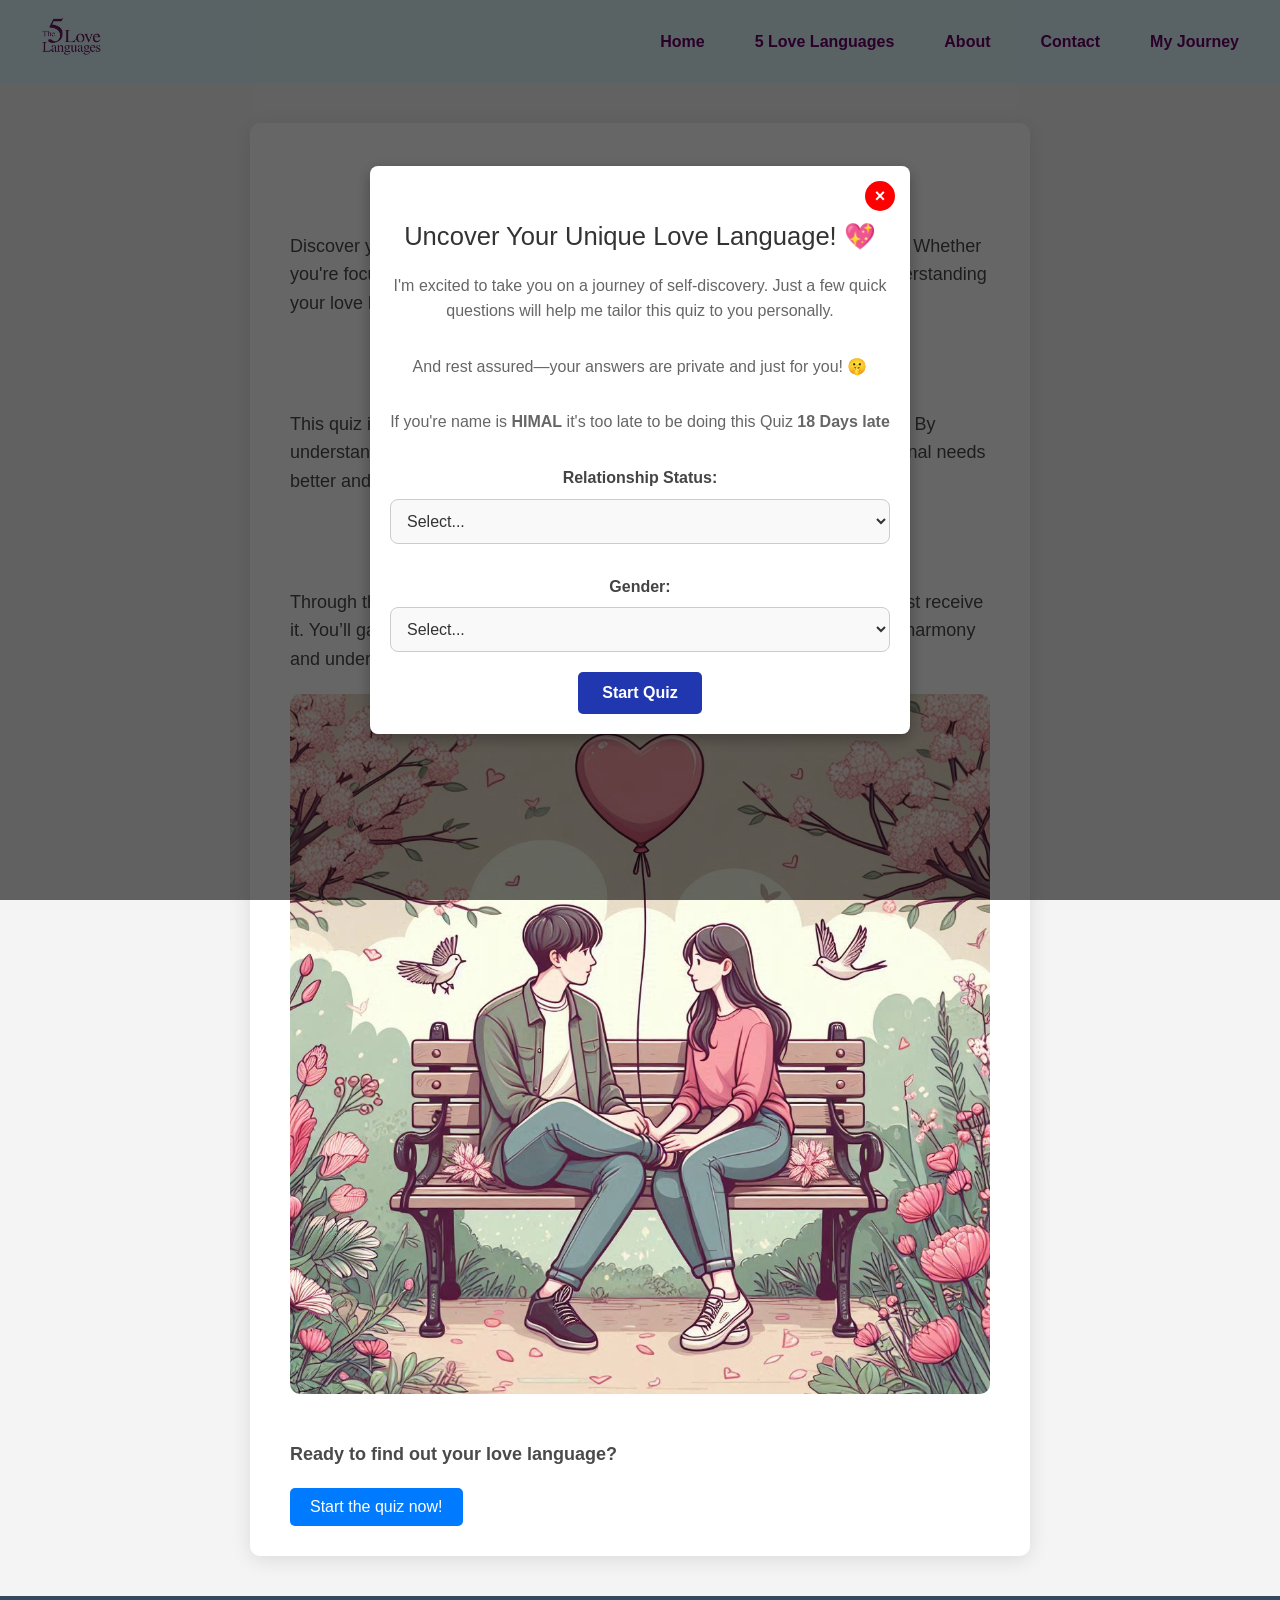
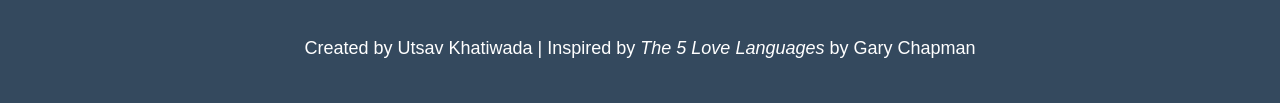
==== index.html @ 87b3b5f0 "Update index.html Added fun message for Himal" ====
<!DOCTYPE html>
<html lang="en">
<head>
    <meta charset="UTF-8">
    <meta name="viewport" content="width=device-width, initial-scale=1.0">
    <title>Home - 5 Love Languages Quiz</title>
    <link rel="stylesheet" href="styles.css"> <!-- Common stylesheet -->
</head>
<body>

    <!-- Navigation Bar -->
    <nav class="navbar">
        <div class="nav-logo">
            <a href="index.html">
                <img src="logo.png" alt="Logo" style="height: 40px; width: auto; max-width: 100%;">
            </a>
        </div>
        <div class="nav-links" id="navLinks">
            <a href="index.html">Home</a>
            <a href="love-languages.html">5 Love Languages</a>
            <a href="about.html">About</a>
            <a href="contact.html">Contact</a>
            <a href="journey.html">My Journey</a>
        </div>
        <div class="hamburger" onclick="toggleMenu()">☰</div>
    </nav>
    

    <section class="container">
        <h1>Welcome to the 5 Love Languages Quiz</h1>
        <p>Discover your primary love language to improve how you connect with others. Whether you're focusing on a romantic relationship, a friendship, or a family bond, understanding your love language can unlock deeper communication and fulfillment.</p>
    
        <h2>Why Should You Take This Quiz?</h2>
        <p>This quiz is more than just a fun activity—it’s a valuable tool for self-discovery. By understanding your love language, you’ll be able to communicate your emotional needs better and connect with others in ways that truly resonate.</p>
    
        <h2>What You’ll Learn</h2>
        <p>Through this quiz, you’ll learn how you prefer to express love and how you best receive it. You’ll gain insights into your relationships and find new ways to bring more harmony and understanding into your interactions.</p>
    
        <div class="image-placeholder">
            <img src="home page.png" alt="Love Connection">
        </div>
    
        <p><b>Ready to find out your love language?</b></p>
        
        <!-- Start Quiz Button -->
<button class="quiz-button" onclick="openPrompt()">Start the quiz now!</button>

<!-- Prompt Modal -->
<div id="promptModal" class="modal">
    <div class="modal-content">
        <!-- Close Button -->
        <span class="modal-close" onclick="closeModal()">×</span>

        <h2>Uncover Your Unique Love Language! 💖</h2>
        <p>I'm excited to take you on a journey of self-discovery. Just a few quick questions will help me tailor this quiz to you personally.</p>
        <p>And rest assured—your answers are private and just for you! 🤫</p>
        <p>If you're name is <b>HIMAL</b> it's too late to be doing this Quiz <b>18 Days late</b></p>

        <form id="userForm">
            <label>Relationship Status:</label>
            <select id="relationshipStatus" required>
                <option value="">Select...</option>
                <option value="single">Single</option>
                <option value="married">Married/Committed</option>
                <option value="separated">Separated/Divorced</option>
            </select>

            <label>Gender:</label>
            <select id="gender" required>
                <option value="">Select...</option>
                <option value="male">Male</option>
                <option value="female">Female</option>
            </select>

            <button type="button" class="modal-btn" onclick="redirectToQuiz()">Start Quiz</button>
        </form>
    </div>
</div>


    </section>
    <footer>
        <p>Created by Utsav Khatiwada | Inspired by <i>The 5 Love Languages</i> by Gary Chapman</p>
    </footer>

    <script>
        // Function to toggle the navigation menu
        function toggleMenu() {
            const navLinks = document.getElementById("navLinks");
            navLinks.classList.toggle("show");
        }
        // Function to open the prompt modal
        function openPrompt() {
            document.getElementById('promptModal').style.display = 'flex'; // 'flex' centers the modal
        }
        
        // Function to close the modal
        function closeModal() {
            document.getElementById('promptModal').style.display = 'none';
        }
        
        // Redirect based on user selections
        function redirectToQuiz() {
            const relationshipStatus = document.getElementById('relationshipStatus').value;
            const gender = document.getElementById('gender').value;
        
            // Validate that both fields are selected
            if (!relationshipStatus || !gender) {
                alert('Please select both your relationship status and gender.');
                return;
            }
        
            // Redirect based on selections
            if (relationshipStatus === 'single' || relationshipStatus === 'separated') {
                window.location.href = 'quiz.html';
            } else if (relationshipStatus === 'married' && gender === 'male') {
                window.location.href = 'love-language-for-him.html';
            } else if (relationshipStatus === 'married' && gender === 'female') {
                window.location.href = 'love-language-for-her.html';
            }
        
            // Close the modal after redirection
            closeModal();
        }
        
        // Close modal when clicking outside of it
        window.onclick = function(event) {
            const modal = document.getElementById('promptModal');
            if (event.target === modal) {
                closeModal();
            }
        };
        </script>
</body>
</html>
---- styles.css ----
/* General Styles */
body {
    font-family: 'Arial', sans-serif;
    background-color: #f4f4f4; /* Softer background color */
    color: #333333;
    margin: 0;
    padding: 0;
    line-height: 1.6;
}

/* Container */
.container {
    max-width: 700px; /* Slightly wider for better readability */
    margin: 40px auto;
    padding: 30px 40px; /* Increased padding for a more spacious feel */
    background-color: #ffffff;
    border-radius: 10px;
    box-shadow: 0 4px 20px rgba(0, 0, 0, 0.1); /* Enhanced shadow for a cleaner look */
}

/* Headings */
h1, h2 {
    text-align: center;  /* Center the h1 element */
    color: #4A4A4A; /* Neutral dark gray for headings */
    margin-bottom: 20px; /* Increased margin for better spacing */
}

h2 {
    font-size: 26px; /* Slightly larger font size for better emphasis */
    margin-top: 30px;
}

h3 {
    color: #666666; /* Light gray for subheadings */
    margin-top: 20px;
}

/* Instructions and Reminder Sections */
.quiz-instructions, .reminder, .faq {
    background-color: #e9ecef; /* Light gray background */
    border-radius: 10px; /* Rounded corners */
    padding: 20px; /* Spacing inside the cards */
    margin-bottom: 20px; /* Space between sections */
    box-shadow: 0 2px 10px rgba(0, 0, 0, 0.1); /* Subtle shadow */
}

.reminder h3 {
    color: #dc3545; /* Red for emphasis on privacy */
    font-weight: bold; /* Make the heading bold */
}

.reminder p {
    font-weight: bold; /* Highlight privacy message */
}

/* Paragraphs */
p {
    font-size: 18px; /* Increased font size for better readability */
    margin-bottom: 20px; /* Increased margin for better spacing */
    color: #4A4A4A;
}

/* Lists */
ul {
    margin-left: 25px; /* Increased left margin for lists */
    margin-bottom: 20px;
}

ul li {
    margin-bottom: 12px; /* Increased margin between list items */
    color: #333333;
}

/* Navigation */
nav {
    background-color: #34495e; /* Darker, neutral color for nav */
    padding: 20px; /* Increased padding for a more spacious look */
    text-align: center;
}

nav a {
    color: #ecf0f1; /* Light color for better contrast */
    margin: 0 15px;
    text-decoration: none;
    font-weight: bold;
    padding: 8px 15px; /* Increased padding for better touch targets */
    border-radius: 5px;
    transition: background-color 0.3s ease; /* Smooth transition */
}

nav a:hover {
    background-color: #455a64; /* Subtle hover effect */
}

/* Buttons */
.btn {
    background-color: #5a9bd4; /* Softer blue for buttons */
    color: white;
    padding: 12px 25px; /* Increased padding for a more spacious feel */
    border: none;
    cursor: pointer;
    border-radius: 5px;
    transition: background-color 0.3s ease;
    font-size: 16px;
    margin-top: 15px; /* Increased margin for better spacing */
    display: inline-block;
}

.btn:hover {
    background-color: #4a8dc4; /* Darker blue for hover */
}

.reset-btn {
    background-color: #bdc3c7; /* Neutral gray for reset */
}

.reset-btn:hover {
    background-color: #c3c3c3; /* Lighter gray on hover */
}

/* Image Placeholder */
.image-placeholder img {
    width: 100%;
    height: auto;
    margin-bottom: 20px;
    border-radius: 10px;
    object-fit: cover;
}

/* Footer */
footer {
    background-color: #34495e;
    color: white !important; /* Force white text */
    padding: 20px 0; /* Increased padding for a more spacious footer */
    text-align: center;
    width: 100%;
    margin-top: 40px;
}

footer p {
    color: white !important; /* Ensure footer text is white */
}

/* Feedback Section */
.feedback-container {
    background-color: #f9f9f9;
    border-radius: 10px;
    padding: 25px; /* Increased padding for more space */
    box-shadow: 0 4px 15px rgba(0, 0, 0, 0.1);
    margin-top: 30px;
}

.feedback-container h3 {
    color: #4A4A4A; /* Changed to a neutral dark gray */
}

.feedback-container textarea {
    width: 100%;
    padding: 15px; /* Consistent padding */
    border: 1px solid #bdc3c7;
    border-radius: 5px;
    margin-top: 10px;
    font-size: 16px;
}

/* Progress bar container styles */
.progress-container {
    width: 100%; /* Makes the progress container take up the full width of its parent */
    background-color: #f5f5f5; /* A softer background color for the container */
    border-radius: 20px; /* Rounded corners for a smoother look */
    overflow: hidden; /* Ensures any overflow content is clipped */
    margin-bottom: 10px; /* Adds space below the progress bar */
}

/* Progress bar styles */
.progress-bar {
    width: 0%; /* Initially set to 0% width, it will grow as progress is made */
    height: 20px; /* Height of the progress bar */
    background-color: #f78da7; /* Pinkish background to fit the love theme */
    border-radius: 20px; /* Rounded corners for the progress bar itself */
    transition: width 0.4s ease; /* Smooth transition effect as the width changes */
    position: relative; /* Allows the heart icon to be positioned absolutely inside */
}

/* Add a pulsing heart at the end of the progress bar */
.progress-bar::after {
    content: "❤️"; /* Adds a heart symbol at the end of the bar */
    position: absolute; /* Positioned relative to the progress bar */
    top: -4px; /* Slightly above the progress bar to sit in a visible position */
    right: 1px; /* Positioned near the right edge of the progress bar */
    font-size: 15px; /* Size of the heart symbol */
    animation: pulse 1s infinite ease-in-out; /* Makes the heart pulse continuously */
}

/* Keyframe animation for the pulsing heart effect */
@keyframes pulse {
    0% { transform: scale(1); } /* Normal size at the start */
    50% { transform: scale(1.2); } /* Grows slightly in the middle of the animation */
    100% { transform: scale(1); } /* Returns to normal size at the end */
}



/* Responsive Styles */
@media (max-width: 600px) {
    .container {
        padding: 20px; /* Adjusted for smaller screens */
    }

    nav {
        padding: 10px;
    }

    nav a {
        display: block;
        margin-bottom: 10px;
    }

    .btn {
        width: 100%; /* Full-width buttons on small screens */
    }
}

/* Contact Form Styles */
.contact-form {
    margin-top: 20px;
}

.contact-form .form-group {
    margin-bottom: 20px;
}

.contact-form label {
    display: block;
    font-weight: bold;
    margin-bottom: 8px;
    color: #4A4A4A; /* Neutral dark gray for labels */
}

.contact-form input[type="text"],
.contact-form input[type="email"],
.contact-form textarea {
    width: 100%;
    padding: 15px; /* Consistent padding */
    border: 1px solid #bdc3c7; /* Soft gray border */
    border-radius: 5px;
    background-color: #f9f9f9;
    font-size: 16px;
    transition: border-color 0.3s ease;
}

.contact-form input[type="text"]:focus,
.contact-form input[type="email"]:focus,
.contact-form textarea:focus {
    border-color: #5a9bd4; /* Highlight border when focused */
    outline: none;
}

.contact-form button {
    background-color: #5a9bd4; /* Softer blue for buttons */
    color: white;
    padding: 12px 25px; /* Consistent padding */
    border: none;
    cursor: pointer;
    border-radius: 5px;
    font-size: 16px;
    transition: background-color 0.3s ease;
}

.contact-form button:hover {
    background-color: #4a8dc4; /* Darker blue on hover */
}

.contact-form textarea {
    resize: vertical; /* Allow vertical resizing */
}

/* Responsive Form Adjustments */
@media (max-width: 600px) {
    .contact-form input[type="text"],
    .contact-form input[type="email"],
    .contact-form textarea {
        padding: 10px; /* Slightly reduced padding on smaller screens */
    }

    .contact-form button {
        width: 100%; /* Full-width button on small screens */
    }
}

/* Quiz Title and Subtitle Styles */
.quiz-title {
    text-align: center; /* Center the title */
    font-size: 36px; /* Largest font size for emphasis */
    color: #4A4A4A; /* Neutral dark gray for the title */
    margin-bottom: 10px; /* Space below the title */
}

.quiz-subtitle {
    text-align: center; /* Center the subtitle */
    font-size: 20px; /* Slightly smaller than the title */
    color: #666666; /* Light gray for the subtitle */
    margin-bottom: 30px; /* Space below the subtitle */
}

.quiz-button {
    display: inline-block; /* Make it an inline block element */
    padding: 10px 20px; /* Add some padding */
    font-size: 16px; /* Increase font size */
    color: white; /* Button text color */
    background-color: #007BFF; /* Button background color */
    border: none; /* Remove border */
    border-radius: 5px; /* Rounded corners */
    text-decoration: none; /* Remove underline */
    text-align: center; /* Center text */
}

.quiz-button:hover {
    background-color: #0056b3; /* Darker background on hover */
}


/* Additional CSS for Quiz for Him and Her */
/* Styling for quiz options */
.quiz-option {
    display: block;
    cursor: pointer;
    padding: 10px;
    border-radius: 5px;
    transition: background-color 0.3s;
}

.quiz-option input[type="radio"] {
    display: none; /* Hide the radio button itself */
}

.quiz-option span {
    margin-left: 10px;
}

.quiz-option:hover, .quiz-option input[type="radio"]:checked + span {
    background-color: #f0f0f0;
    color: #333;
    border: 1px solid #ccc;
    padding: 8px;
    border-radius: 5px;
}

.him-quiz-image {
    max-width: 100%;
    width: 100%; /* Adjust as needed */
    max-width: 400px;
    display: block;
    margin: 0 auto 20px auto; /* Centers the image and adds bottom space */
    border-radius: 10px;
    object-fit: cover;
}

/* General button style for hidden buttons */
#resetBtn, #downloadBtn, #whatsappBtn {
    display: none;
}

/* Visible class to display buttons after quiz completion */
.visible {
    display: inline-block !important;
}

/* Modal styling */
/* Modal Background */
.modal {
    display: none;
    position: fixed;
    z-index: 10;
    left: 0;
    top: 0;
    width: 100%;
    height: 100%;
    background: rgba(0, 0, 0, 0.6); /* Dark overlay for focus */
    display: flex;
    align-items: center;
    justify-content: center;
}

/* Modal Content */
.modal-content {
    background: #fff; /* Pure white for contrast */
    border-radius: 14px;
    padding: 40px;
    width: 90%;
    max-width: 400px;
    box-shadow: 0 8px 30px rgba(0, 0, 0, 0.2); /* Soft shadow */
    text-align: center;
    font-family: 'Arial', sans-serif;
    color: #34495e; /* Dark blue-gray for text */
    position: relative;
    animation: fadeIn 0.3s ease-in-out;
}

/* Animation for modal appearance */
@keyframes fadeIn {
    from { opacity: 0; transform: translateY(-10px); }
    to { opacity: 1; transform: translateY(0); }
}

/* Modal Title */
.modal-content h2 {
    color: #333;
    font-size: 1.6em;
    margin-bottom: 15px;
    font-weight: 500;
}

/* Modal Description */
.modal-content p {
    font-size: 1em;
    color: #666;
    margin-bottom: 30px;
}

/* Labels and Select Fields */
.modal-content label {
    display: block;
    color: #444;
    font-weight: bold;
    margin-top: 10px;
    margin-bottom: 8px;
}

.modal-content select {
    width: 100%;
    padding: 12px;
    font-size: 1em;
    border: 1px solid #ccc;
    border-radius: 8px;
    background: #f9f9f9;
    color: #333;
    margin-bottom: 20px;
    transition: border-color 0.3s ease;
}

.modal-content select:focus {
    border-color: #5a9bd4; /* Accent color for focus */
    outline: none;
}


/* Styling for the Love Languages Icons Section */
.love-languages-icons {
    display: flex;
    flex-wrap: wrap;
    gap: 20px;
    justify-content: center;
    text-align: center;
    margin-top: 20px;
}

.love-language {
    max-width: 150px;
    text-align: center;
}

.love-language img {
    width: 100%;
    height: auto;
    border-radius: 8px;
    margin-bottom: 10px;
    transition: transform 0.3s ease;
}

/* Hover Effect for Icons */
.love-language img:hover {
    transform: scale(1.05);
}

.love-language h4 {
    font-size: 1.1em;
    margin: 8px 0 5px;
    color: #333;
    font-weight: bold;
}

.love-language p {
    font-size: 0.9em;
    color: #555;
    margin: 0;
}

/* Contact Form Container */
.contact-form-container {
    max-width: 600px;
    margin: auto;
    padding: 20px;
    background: #f7f7f9;
    border-radius: 10px;
    box-shadow: 0 4px 12px rgba(0, 0, 0, 0.1);
}

/* Form Elements */
.contact-form label {
    font-weight: 600;
    color: #333;
    margin-bottom: 8px;
    display: block;
}

.form-input,
.form-textarea {
    width: 100%;
    padding: 12px;
    margin-bottom: 16px;
    border: 1px solid #ccc;
    border-radius: 8px;
    font-size: 1em;
    color: #333;
    background-color: #f0f2f5;
    transition: border-color 0.3s;
    box-shadow: 0 2px 8px rgba(0, 0, 0, 0.05);
}

.form-input:focus,
.form-textarea:focus {
    border-color: #5a9bd4;
    outline: none;
}

/* Submit Button Styling */


/* Contact Form Container */
/* Form Elements */
.form-input,
.form-textarea {
    width: 100%;
    padding: 8px; /* Reduced padding for smaller height */
    margin-bottom: 12px; /* Reduced spacing between fields */
    border: 1px solid #ccc;
    border-radius: 6px; /* Slightly smaller border radius */
    font-size: 0.95em; /* Slightly reduced font size */
    color: #333;
    background-color: #f0f2f5;
    transition: border-color 0.3s;
    box-shadow: 0 1px 4px rgba(0, 0, 0, 0.05);
}

.form-input:focus,
.form-textarea:focus {
    border-color: #5a9bd4;
    outline: none;
}

/* Submit Button Styling */
.submit-btn {
    padding: 10px 0; /* Reduced button height */
    font-size: 1em; /* Adjusted font size */
}

/* Style for the close button */
.modal-close {
    position: absolute;
    top: 15px;
    right: 15px;
    width: 30px;
    height: 30px;
    background-color: red;
    color: white;
    border-radius: 50%;
    text-align: center;
    font-size: 18px;
    line-height: 30px;
    cursor: pointer;
    font-weight: bold;
}

/* Style for the Start Quiz button */
.modal-btn {
    background-color: #2137af; /* Green */
    color: white;
    padding: 12px 24px;
    font-size: 16px;
    font-weight: bold;
    border: none;
    border-radius: 5px;
    cursor: pointer;
    transition: background-color 0.3s ease, transform 0.2s ease;
}

.modal-btn:hover {
    background-color: #45a049;
    transform: scale(1.05);
}

/* Flexbox styling for modal alignment */
.modal {
    display: flex;
    justify-content: center;
    align-items: center;
}

.modal-content {
    position: relative;
    padding: 20px;
    background-color: white;
    border-radius: 8px;
    box-shadow: 0 5px 15px rgba(0,0,0,0.3);
    max-width: 500px;
    text-align: center;
}


/* Navbar Styling */
.navbar {
    display: flex;
    justify-content: space-between;
    align-items: center;
    padding: 1em;
    background-color: #e0f7fa; /* Pastel blue background */
    color: #660066; /* Deep purple text color */
}

.navbar a {
    color: #660066; /* Deep purple link color */
    text-decoration: none;
    margin: 0 10px;
    transition: color 0.3s ease;
}

.navbar a:hover {
    color: #993399; /* Lighter purple on hover */
}

.nav-logo {
    font-size: 1.5em;
    font-weight: bold;
}

/* Links Container */
.nav-links {
    display: flex;
}

/* Hamburger Menu */
.hamburger {
    display: none;
    font-size: 1.5em;
    cursor: pointer;
    color: #660066; /* Deep purple color for hamburger icon */
}

/* Responsive Menu for Smaller Screens */
@media (max-width: 768px) {
    .nav-links {
        display: none;
        flex-direction: column;
        width: 100%;
        position: absolute;
        top: 60px;
        left: 0;
        background-color: #e0f7fa; /* Match the pastel blue background */
        z-index: 2; /* Ensure it stays above other elements */
    }

    .nav-links a {
        padding: 1em;
        text-align: center;
        width: 100%;
        color: #660066; /* Deep purple link color */
    }

    .nav-links a:hover {
        color: #993399; /* Lighter purple on hover for mobile view as well */
    }

    .nav-links.show {
        display: flex;
    }

    .hamburger {
        display: block;
    }
}
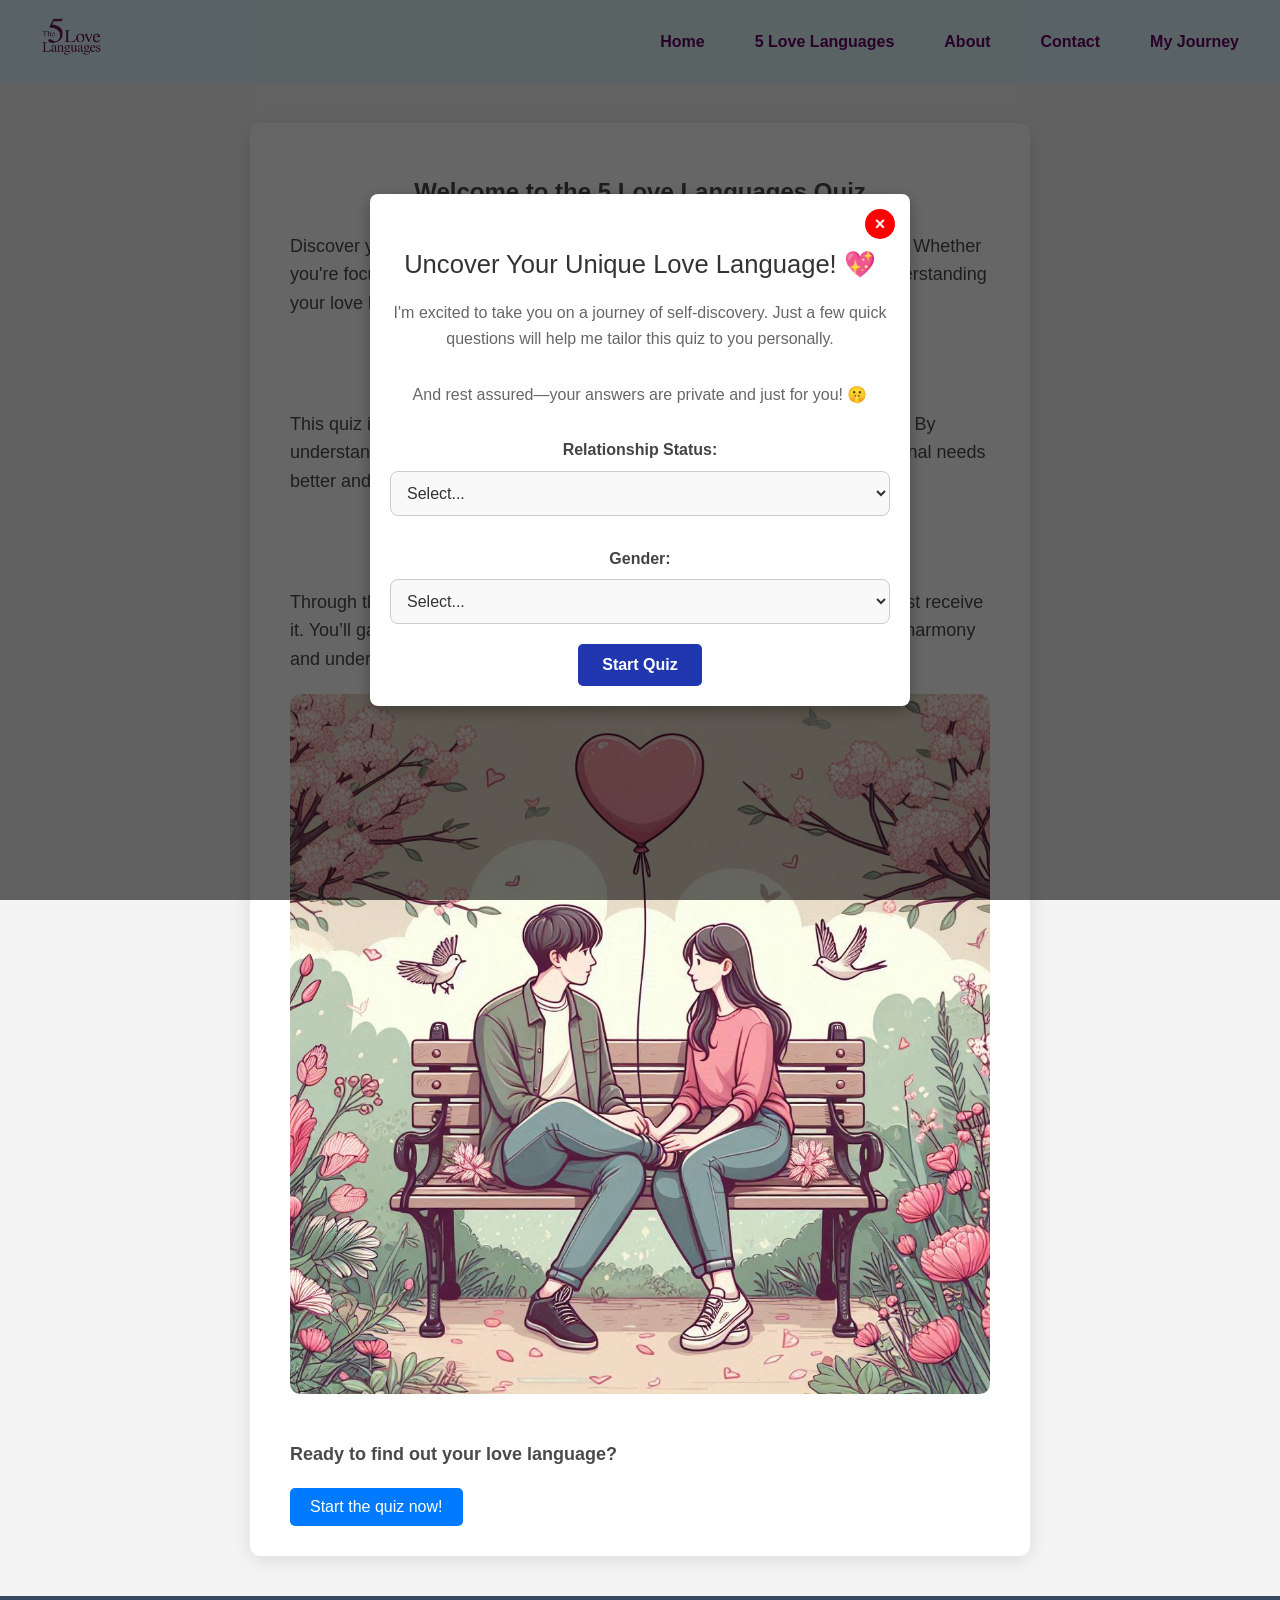
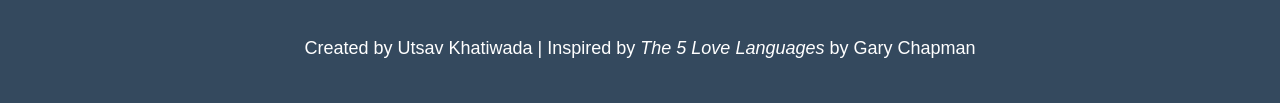
==== commit bc720b95: "Update index.html" ====
--- a/index.html
+++ b/index.html
@@ -54,7 +54,6 @@
         <h2>Uncover Your Unique Love Language! 💖</h2>
         <p>I'm excited to take you on a journey of self-discovery. Just a few quick questions will help me tailor this quiz to you personally.</p>
         <p>And rest assured—your answers are private and just for you! 🤫</p>
-        <p>If you're name is <b>HIMAL</b> it's too late to be doing this Quiz <b>18 Days late</b></p>
 
         <form id="userForm">
             <label>Relationship Status:</label>
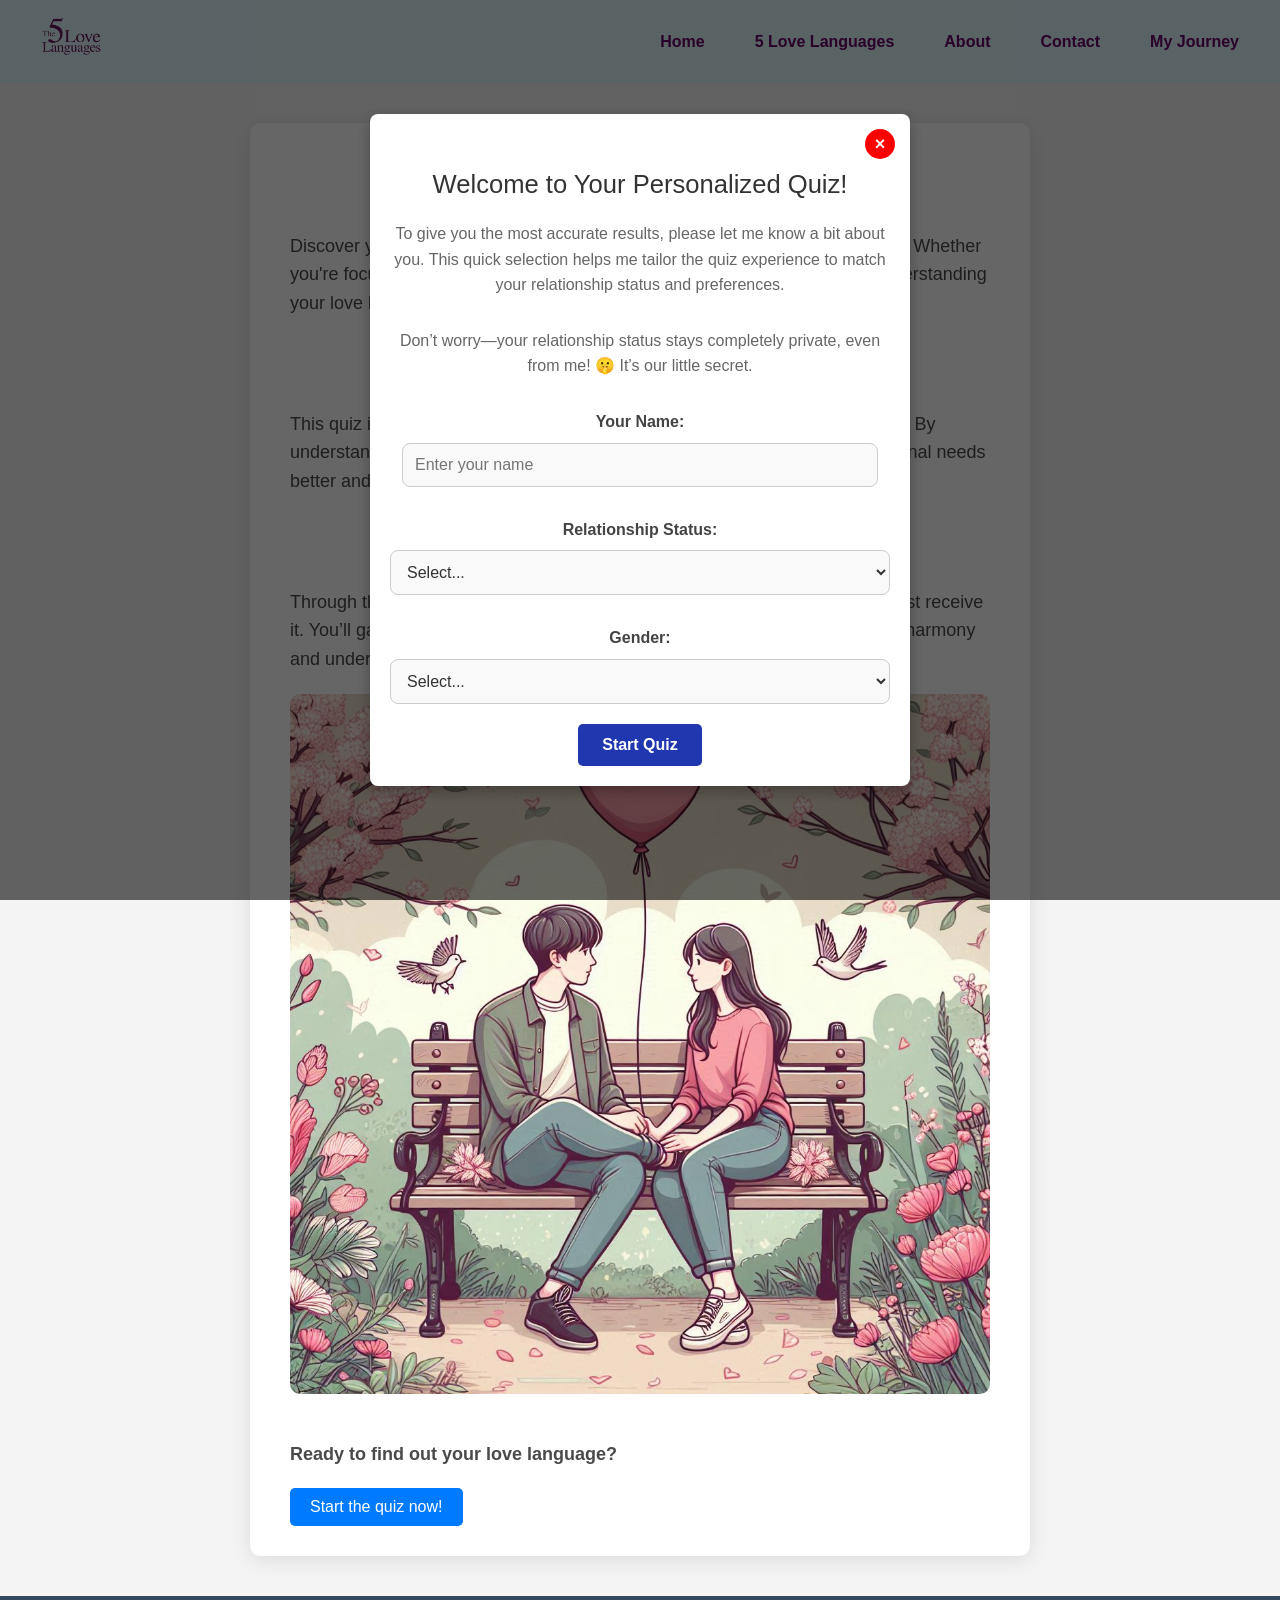
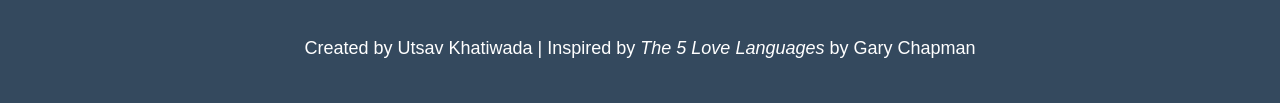
==== commit 542bdb14: "Add files via upload" ====
--- a/index.html
+++ b/index.html
@@ -5,6 +5,15 @@
     <meta name="viewport" content="width=device-width, initial-scale=1.0">
     <title>Home - 5 Love Languages Quiz</title>
     <link rel="stylesheet" href="styles.css"> <!-- Common stylesheet -->
+    <!-- Google tag (gtag.js) -->
+<script async src="https://www.googletagmanager.com/gtag/js?id=G-50F0VFXRYX"></script>
+<script>
+  window.dataLayer = window.dataLayer || [];
+  function gtag(){dataLayer.push(arguments);}
+  gtag('js', new Date());
+
+  gtag('config', 'G-50F0VFXRYX');
+</script>
 </head>
 <body>
 
@@ -51,12 +60,15 @@
         <!-- Close Button -->
         <span class="modal-close" onclick="closeModal()">×</span>
 
-        <h2>Uncover Your Unique Love Language! 💖</h2>
-        <p>I'm excited to take you on a journey of self-discovery. Just a few quick questions will help me tailor this quiz to you personally.</p>
-        <p>And rest assured—your answers are private and just for you! 🤫</p>
+        <h2>Welcome to Your Personalized Quiz!</h2>
+        <p>To give you the most accurate results, please let me know a bit about you. This quick selection helps me tailor the quiz experience to match your relationship status and preferences.</p>
+        <p>Don’t worry—your relationship status stays completely private, even from me! 🤫 It’s our little secret.</p>
 
         <form id="userForm">
-            <label>Relationship Status:</label>
+            <label for="userName">Your Name:</label>
+            <input type="text" id="userName" placeholder="Enter your name" required>
+
+            <label for="relationshipStatus">Relationship Status:</label>
             <select id="relationshipStatus" required>
                 <option value="">Select...</option>
                 <option value="single">Single</option>
@@ -64,7 +76,7 @@
                 <option value="separated">Separated/Divorced</option>
             </select>
 
-            <label>Gender:</label>
+            <label for="gender">Gender:</label>
             <select id="gender" required>
                 <option value="">Select...</option>
                 <option value="male">Male</option>
@@ -83,44 +95,33 @@
     </footer>
 
     <script>
-        // Function to toggle the navigation menu
-        function toggleMenu() {
-            const navLinks = document.getElementById("navLinks");
-            navLinks.classList.toggle("show");
-        }
-        // Function to open the prompt modal
-        function openPrompt() {
-            document.getElementById('promptModal').style.display = 'flex'; // 'flex' centers the modal
-        }
+        function redirectToQuiz() {
+            const userNameInput = document.getElementById("userName").value.trim();
+            const relationshipStatus = document.getElementById("relationshipStatus").value;
+            const gender = document.getElementById("gender").value;
         
-        // Function to close the modal
-        function closeModal() {
-            document.getElementById('promptModal').style.display = 'none';
-        }
-        
-        // Redirect based on user selections
-        function redirectToQuiz() {
-            const relationshipStatus = document.getElementById('relationshipStatus').value;
-            const gender = document.getElementById('gender').value;
-        
-            // Validate that both fields are selected
-            if (!relationshipStatus || !gender) {
-                alert('Please select both your relationship status and gender.');
+            // Validate that all fields are filled
+            if (!userNameInput || !relationshipStatus || !gender) {
+                alert("Please enter your name, relationship status, and gender before starting the quiz.");
                 return;
             }
         
+            // Store the user's name in localStorage
+            localStorage.setItem("userName", userNameInput);
+        
             // Redirect based on selections
-            if (relationshipStatus === 'single' || relationshipStatus === 'separated') {
-                window.location.href = 'quiz.html';
-            } else if (relationshipStatus === 'married' && gender === 'male') {
-                window.location.href = 'love-language-for-him.html';
-            } else if (relationshipStatus === 'married' && gender === 'female') {
-                window.location.href = 'love-language-for-her.html';
+            if (relationshipStatus === "single" || relationshipStatus === "separated") {
+                window.location.href = "quiz.html";
+            } else if (relationshipStatus === "married" && gender === "male") {
+                window.location.href = "love-language-for-him.html";
+            } else if (relationshipStatus === "married" && gender === "female") {
+                window.location.href = "love-language-for-her.html";
             }
         
             // Close the modal after redirection
             closeModal();
         }
+        
         
         // Close modal when clicking outside of it
         window.onclick = function(event) {
--- a/styles.css
+++ b/styles.css
@@ -444,6 +444,25 @@
     outline: none;
 }
 
+/* Style for input fields in the modal */
+.modal-content input[type="text"] {
+    width: 90%;
+    padding: 12px;
+    font-size: 1em;
+    border: 1px solid #ccc;
+    border-radius: 8px;
+    background-color: #f9f9f9;
+    color: #333;
+    margin-bottom: 20px;
+    transition: border-color 0.3s ease;
+}
+
+.modal-content input[type="text"]:focus {
+    border-color: #5a9bd4; /* Accent color to match focus styling */
+    outline: none;
+}
+
+
 
 /* Styling for the Love Languages Icons Section */
 .love-languages-icons {
@@ -494,6 +513,7 @@
     background: #f7f7f9;
     border-radius: 10px;
     box-shadow: 0 4px 12px rgba(0, 0, 0, 0.1);
+    box-sizing: border-box; /* Ensure padding doesn’t increase width */
 }
 
 /* Form Elements */
@@ -507,8 +527,8 @@
 .form-input,
 .form-textarea {
     width: 100%;
-    padding: 12px;
-    margin-bottom: 16px;
+    padding: 8px;
+    margin-bottom: 10px;
     border: 1px solid #ccc;
     border-radius: 8px;
     font-size: 1em;
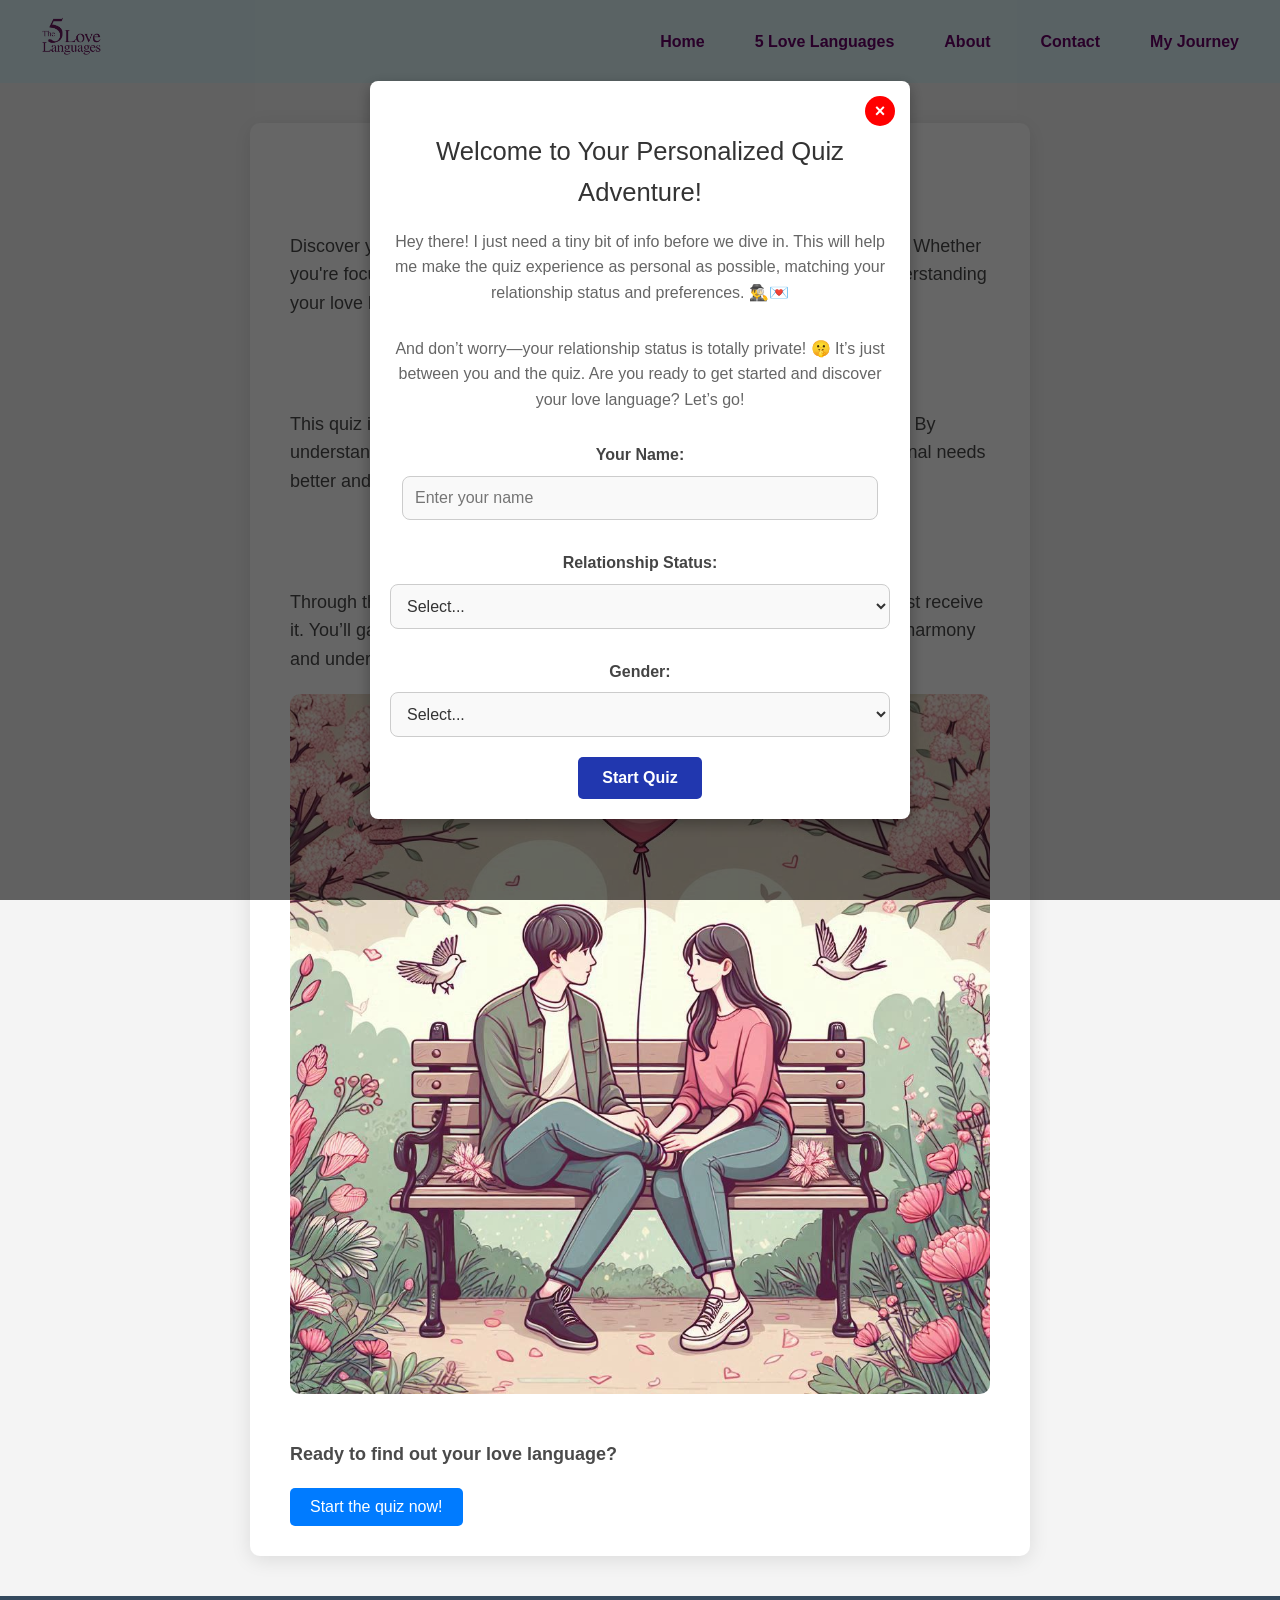
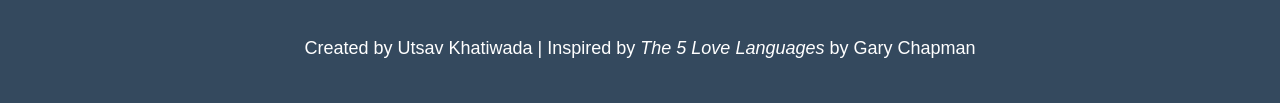
==== commit ad1d6223: "Update index.html" ====
--- a/index.html
+++ b/index.html
@@ -6,14 +6,14 @@
     <title>Home - 5 Love Languages Quiz</title>
     <link rel="stylesheet" href="styles.css"> <!-- Common stylesheet -->
     <!-- Google tag (gtag.js) -->
-<script async src="https://www.googletagmanager.com/gtag/js?id=G-50F0VFXRYX"></script>
-<script>
-  window.dataLayer = window.dataLayer || [];
-  function gtag(){dataLayer.push(arguments);}
-  gtag('js', new Date());
+    <script async src="https://www.googletagmanager.com/gtag/js?id=G-50F0VFXRYX"></script>
+    <script>
+      window.dataLayer = window.dataLayer || [];
+      function gtag(){dataLayer.push(arguments);}
+      gtag('js', new Date());
 
-  gtag('config', 'G-50F0VFXRYX');
-</script>
+      gtag('config', 'G-50F0VFXRYX');
+    </script>
 </head>
 <body>
 
@@ -34,7 +34,6 @@
         <div class="hamburger" onclick="toggleMenu()">☰</div>
     </nav>
     
-
     <section class="container">
         <h1>Welcome to the 5 Love Languages Quiz</h1>
         <p>Discover your primary love language to improve how you connect with others. Whether you're focusing on a romantic relationship, a friendship, or a family bond, understanding your love language can unlock deeper communication and fulfillment.</p>
@@ -52,43 +51,42 @@
         <p><b>Ready to find out your love language?</b></p>
         
         <!-- Start Quiz Button -->
-<button class="quiz-button" onclick="openPrompt()">Start the quiz now!</button>
+        <button class="quiz-button" onclick="openPrompt()">Start the quiz now!</button>
 
-<!-- Prompt Modal -->
-<div id="promptModal" class="modal">
-    <div class="modal-content">
-        <!-- Close Button -->
-        <span class="modal-close" onclick="closeModal()">×</span>
+        <!-- Prompt Modal -->
+        <div id="promptModal" class="modal">
+            <div class="modal-content">
+                <!-- Close Button -->
+                <span class="modal-close" onclick="closeModal()">×</span>
 
-        <h2>Welcome to Your Personalized Quiz!</h2>
-        <p>To give you the most accurate results, please let me know a bit about you. This quick selection helps me tailor the quiz experience to match your relationship status and preferences.</p>
-        <p>Don’t worry—your relationship status stays completely private, even from me! 🤫 It’s our little secret.</p>
-
-        <form id="userForm">
-            <label for="userName">Your Name:</label>
-            <input type="text" id="userName" placeholder="Enter your name" required>
-
-            <label for="relationshipStatus">Relationship Status:</label>
-            <select id="relationshipStatus" required>
-                <option value="">Select...</option>
-                <option value="single">Single</option>
-                <option value="married">Married/Committed</option>
-                <option value="separated">Separated/Divorced</option>
-            </select>
-
-            <label for="gender">Gender:</label>
-            <select id="gender" required>
-                <option value="">Select...</option>
-                <option value="male">Male</option>
-                <option value="female">Female</option>
-            </select>
-
-            <button type="button" class="modal-btn" onclick="redirectToQuiz()">Start Quiz</button>
-        </form>
-    </div>
-</div>
+                <h2 id="welcomeMessage">Welcome to Your Personalized Quiz Adventure!</h2>
+<p>Hey there! I just need a tiny bit of info before we dive in. This will help me make the quiz experience as personal as possible, matching your relationship status and preferences. 🕵️‍♂️💌</p>
+<p>And don’t worry—your relationship status is totally private! 🤫 It’s just between you and the quiz. Are you ready to get started and discover your love language? Let’s go!</p>
 
 
+                <form id="userForm">
+                    <label for="userName">Your Name:</label>
+                    <input type="text" id="userName" placeholder="Enter your name" required>
+
+                    <label for="relationshipStatus">Relationship Status:</label>
+                    <select id="relationshipStatus" required>
+                        <option value="">Select...</option>
+                        <option value="single">Single</option>
+                        <option value="married">Married/Committed</option>
+                        <option value="separated">Separated/Divorced</option>
+                    </select>
+
+                    <label for="gender">Gender:</label>
+                    <select id="gender" required>
+                        <option value="">Select...</option>
+                        <option value="male">Male</option>
+                        <option value="female">Female</option>
+                    </select>
+
+                    <button type="button" class="modal-btn" onclick="redirectToQuiz()">Start Quiz</button>
+                </form>
+            </div>
+        </div>
     </section>
     <footer>
         <p>Created by Utsav Khatiwada | Inspired by <i>The 5 Love Languages</i> by Gary Chapman</p>
@@ -122,6 +120,15 @@
             closeModal();
         }
         
+        // Function to open the prompt modal
+        function openPrompt() {
+            document.getElementById('promptModal').style.display = 'flex'; // 'flex' centers the modal
+        }
+
+        // Close modal function
+        function closeModal() {
+            document.getElementById('promptModal').style.display = 'none';
+        }
         
         // Close modal when clicking outside of it
         window.onclick = function(event) {
@@ -130,6 +137,6 @@
                 closeModal();
             }
         };
-        </script>
+    </script>
 </body>
 </html>
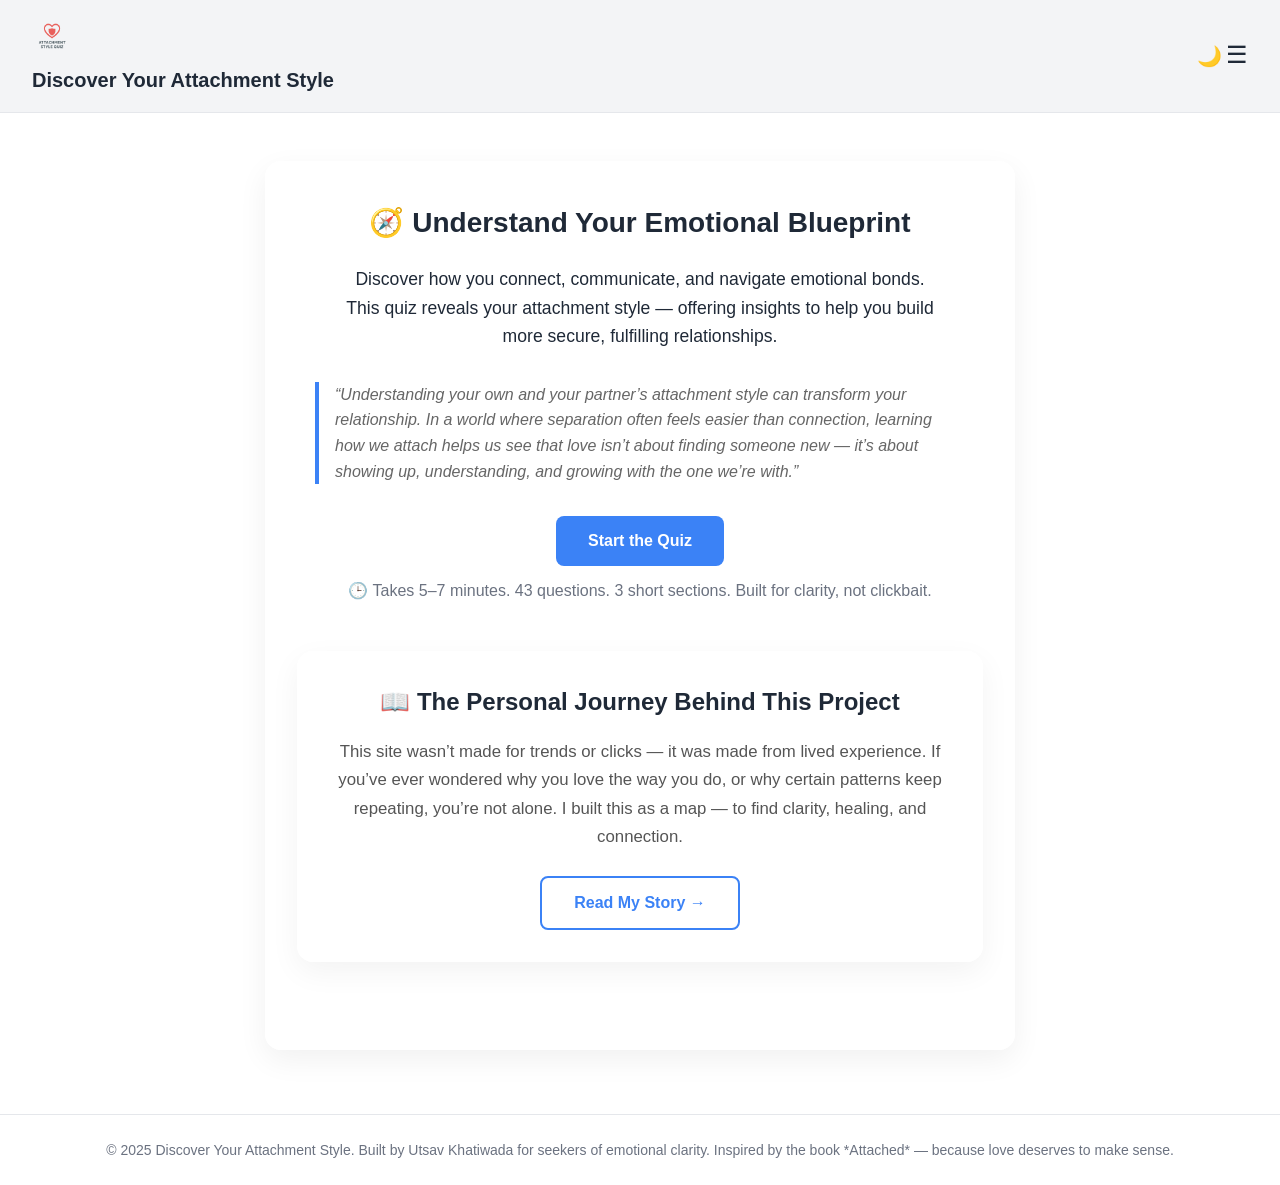
==== commit 5f787e74: "Add files via upload feat: Rewrote About page with project story, Love Language link, and quiz CTA b" ====
--- a/index.html
+++ b/index.html
@@ -1,142 +1,87 @@
 <!DOCTYPE html>
 <html lang="en">
 <head>
-    <meta charset="UTF-8">
-    <meta name="viewport" content="width=device-width, initial-scale=1.0">
-    <title>Home - 5 Love Languages Quiz</title>
-    <link rel="stylesheet" href="styles.css"> <!-- Common stylesheet -->
-    <!-- Google tag (gtag.js) -->
-    <script async src="https://www.googletagmanager.com/gtag/js?id=G-50F0VFXRYX"></script>
-    <script>
-      window.dataLayer = window.dataLayer || [];
-      function gtag(){dataLayer.push(arguments);}
-      gtag('js', new Date());
-
-      gtag('config', 'G-50F0VFXRYX');
-    </script>
+  <meta charset="UTF-8" />
+  <meta name="viewport" content="width=device-width, initial-scale=1.0" />
+  <title>Discover Your Attachment Style</title>
+  <link rel="stylesheet" href="style.css" />
+  <link rel="icon" type="image/png" href="logo.png" />
 </head>
 <body>
+  <script>
+    if (localStorage.getItem("theme") === "dark") {
+      document.body.classList.add("dark");
+    }
+  </script>
 
-    <!-- Navigation Bar -->
-    <nav class="navbar">
-        <div class="nav-logo">
-            <a href="index.html">
-                <img src="logo.png" alt="Logo" style="height: 40px; width: auto; max-width: 100%;">
-            </a>
-        </div>
-        <div class="nav-links" id="navLinks">
-            <a href="index.html">Home</a>
-            <a href="love-languages.html">5 Love Languages</a>
-            <a href="about.html">About</a>
-            <a href="contact.html">Contact</a>
-            <a href="journey.html">My Journey</a>
-        </div>
-        <div class="hamburger" onclick="toggleMenu()">☰</div>
+  <header class="header">
+    <div class="logo-container">
+      <img src="logo.png" alt="Attachment Style Logo" class="logo" />
+      <h1 class="site-title">Discover Your Attachment Style</h1>
+    </div>
+    <div class="header-actions">
+      <button id="darkModeToggle" class="toggle-button" aria-label="Toggle dark mode">🌙</button>
+      <button class="hamburger" id="hamburger" aria-label="Menu">☰</button>
+    </div>
+    <nav class="nav" id="navLinks" aria-label="Main Navigation">
+      <a href="index.html" class="nav-link active">Home</a>
+      <a href="theory.html" class="nav-link">What is Attachment Theory?</a>
+      <a href="about.html" class="nav-link">Why I Created This</a>
+      <a href="privacy.html" class="nav-link">Privacy</a>
+      <a href="contact.html" class="nav-link">Contact</a>
     </nav>
-    
-    <section class="container">
-        <h1>Welcome to the 5 Love Languages Quiz</h1>
-        <p>Discover your primary love language to improve how you connect with others. Whether you're focusing on a romantic relationship, a friendship, or a family bond, understanding your love language can unlock deeper communication and fulfillment.</p>
-    
-        <h2>Why Should You Take This Quiz?</h2>
-        <p>This quiz is more than just a fun activity—it’s a valuable tool for self-discovery. By understanding your love language, you’ll be able to communicate your emotional needs better and connect with others in ways that truly resonate.</p>
-    
-        <h2>What You’ll Learn</h2>
-        <p>Through this quiz, you’ll learn how you prefer to express love and how you best receive it. You’ll gain insights into your relationships and find new ways to bring more harmony and understanding into your interactions.</p>
-    
-        <div class="image-placeholder">
-            <img src="home page.png" alt="Love Connection">
-        </div>
-    
-        <p><b>Ready to find out your love language?</b></p>
-        
-        <!-- Start Quiz Button -->
-        <button class="quiz-button" onclick="openPrompt()">Start the quiz now!</button>
+  </header>
 
-        <!-- Prompt Modal -->
-        <div id="promptModal" class="modal">
-            <div class="modal-content">
-                <!-- Close Button -->
-                <span class="modal-close" onclick="closeModal()">×</span>
+  <main class="main">
+    <section class="hero fade-in homepage-hero">
+      <h2 class="hero-heading">🧭 Understand Your Emotional Blueprint</h2>
+      <p class="hero-subtext">
+        Discover how you connect, communicate, and navigate emotional bonds.<br />
+        This quiz reveals your attachment style — offering insights to help you build more secure, fulfilling relationships.
+      </p>
 
-                <h2 id="welcomeMessage">Welcome to Your Personalized Quiz Adventure!</h2>
-<p>Hey there! I just need a tiny bit of info before we dive in. This will help me make the quiz experience as personal as possible, matching your relationship status and preferences. 🕵️‍♂️💌</p>
-<p>And don’t worry—your relationship status is totally private! 🤫 It’s just between you and the quiz. Are you ready to get started and discover your love language? Let’s go!</p>
+      <blockquote class="hero-quote">
+        “Understanding your own and your partner’s attachment style can transform your relationship.
+        In a world where separation often feels easier than connection, learning how we attach helps us see
+        that love isn’t about finding someone new — it’s about showing up, understanding, and growing with the one we’re with.”
+      </blockquote>
+
+      <a href="quiz.html" class="cta-button" aria-label="Start the quiz now">Start the Quiz</a>
+      <p class="quiz-length-hint">🕒 Takes 5–7 minutes. 43 questions. 3 short sections. Built for clarity, not clickbait.</p>
+
+        <!-- Insert this inside <main class="main">, after the hero section -->
+    <section class="story-preview fade-in">
+      <h3 class="section-title">📖 The Personal Journey Behind This Project</h3>
+      <p class="story-text">
+        This site wasn’t made for trends or clicks — it was made from lived experience. If you’ve ever wondered why you love the way you do, or why certain patterns keep repeating, you’re not alone. I built this as a map — to find clarity, healing, and connection.
+      </p>
+      <a href="about.html" class="cta-button secondary">Read My Story →</a>
+</section>
 
 
-                <form id="userForm">
-                    <label for="userName">Your Name:</label>
-                    <input type="text" id="userName" placeholder="Enter your name" required>
+    </section>
+  </main>
 
-                    <label for="relationshipStatus">Relationship Status:</label>
-                    <select id="relationshipStatus" required>
-                        <option value="">Select...</option>
-                        <option value="single">Single</option>
-                        <option value="married">Married/Committed</option>
-                        <option value="separated">Separated/Divorced</option>
-                    </select>
+  <footer class="footer">
+    © 2025 Discover Your Attachment Style. Built by Utsav Khatiwada for seekers of emotional clarity.  
+Inspired by the book *Attached* — because love deserves to make sense.
 
-                    <label for="gender">Gender:</label>
-                    <select id="gender" required>
-                        <option value="">Select...</option>
-                        <option value="male">Male</option>
-                        <option value="female">Female</option>
-                    </select>
+  </footer>
 
-                    <button type="button" class="modal-btn" onclick="redirectToQuiz()">Start Quiz</button>
-                </form>
-            </div>
-        </div>
-    </section>
-    <footer>
-        <p>Created by Utsav Khatiwada | Inspired by <i>The 5 Love Languages</i> by Gary Chapman</p>
-    </footer>
+  <script>
+    const toggle = document.getElementById("darkModeToggle");
+    toggle.textContent = document.body.classList.contains("dark") ? "🌞" : "🌙";
 
-    <script>
-        function redirectToQuiz() {
-            const userNameInput = document.getElementById("userName").value.trim();
-            const relationshipStatus = document.getElementById("relationshipStatus").value;
-            const gender = document.getElementById("gender").value;
-        
-            // Validate that all fields are filled
-            if (!userNameInput || !relationshipStatus || !gender) {
-                alert("Please enter your name, relationship status, and gender before starting the quiz.");
-                return;
-            }
-        
-            // Store the user's name in localStorage
-            localStorage.setItem("userName", userNameInput);
-        
-            // Redirect based on selections
-            if (relationshipStatus === "single" || relationshipStatus === "separated") {
-                window.location.href = "quiz.html";
-            } else if (relationshipStatus === "married" && gender === "male") {
-                window.location.href = "love-language-for-him.html";
-            } else if (relationshipStatus === "married" && gender === "female") {
-                window.location.href = "love-language-for-her.html";
-            }
-        
-            // Close the modal after redirection
-            closeModal();
-        }
-        
-        // Function to open the prompt modal
-        function openPrompt() {
-            document.getElementById('promptModal').style.display = 'flex'; // 'flex' centers the modal
-        }
+    toggle.addEventListener("click", () => {
+      document.body.classList.toggle("dark");
+      const theme = document.body.classList.contains("dark") ? "dark" : "light";
+      localStorage.setItem("theme", theme);
+      toggle.textContent = theme === "dark" ? "🌞" : "🌙";
+    });
 
-        // Close modal function
-        function closeModal() {
-            document.getElementById('promptModal').style.display = 'none';
-        }
-        
-        // Close modal when clicking outside of it
-        window.onclick = function(event) {
-            const modal = document.getElementById('promptModal');
-            if (event.target === modal) {
-                closeModal();
-            }
-        };
-    </script>
+    document.getElementById("hamburger").addEventListener("click", () => {
+      document.getElementById("navLinks").classList.toggle("open");
+    });
+  </script>
 </body>
 </html>
--- a/style.css
+++ b/style.css
@@ -0,0 +1,638 @@
+/* === Root Variables === */
+:root {
+    --bg-light: #ffffff;
+    --text-light: #1f2937;
+    --bg-dark: #1f2937;
+    --text-dark: #f9fafb;
+  
+    --primary: #3b82f6;
+    --primary-hover: #2563eb;
+    --accent: #f87171;
+  
+    --header-bg-light: #f3f4f6;
+    --header-bg-dark: #111827;
+  
+    --border-light: #e5e7eb;
+    --border-dark: #374151;
+  
+    --transition-fast: 0.3s ease;
+    --font-main: 'Segoe UI', Tahoma, Geneva, Verdana, sans-serif;
+  }
+  
+  /* === Base Reset === */
+  * {
+    margin: 0;
+    padding: 0;
+    box-sizing: border-box;
+  }
+  
+  html {
+    scroll-behavior: smooth;
+    font-family: var(--font-main);
+    transition: background-color var(--transition-fast), color var(--transition-fast);
+  }
+  
+  body {
+    background-color: var(--bg-light);
+    color: var(--text-light);
+    line-height: 1.6;
+  }
+  
+  body.dark {
+    background-color: var(--bg-dark);
+    color: var(--text-dark);
+  }
+  
+  /* === Header === */
+  .header {
+    display: flex;
+    justify-content: space-between;
+    align-items: center;
+    padding: 1rem 2rem;
+    background-color: var(--header-bg-light);
+    border-bottom: 1px solid var(--border-light);
+    position: relative;
+    z-index: 20;
+  }
+  
+  body.dark .header {
+    background-color: var(--header-bg-dark);
+    border-color: var(--border-dark);
+  }
+  
+  .logo {
+    width: 40px;
+    height: 40px;
+  }
+  
+  .site-title {
+    font-size: 1.25rem;
+    font-weight: bold;
+  }
+  
+  /* === Navigation (Always Hamburger) === */
+  .nav {
+    display: none;
+    position: absolute;
+    top: 4rem;
+    right: 2rem;
+    background-color: var(--header-bg-light);
+    border: 1px solid var(--border-light);
+    padding: 1rem;
+    border-radius: 0.5rem;
+    flex-direction: column;
+    gap: 1rem;
+    z-index: 10;
+    opacity: 0;
+    transform: translateY(-10px);
+    transition: opacity 0.3s ease, transform 0.3s ease;
+  }
+  
+  .nav.open {
+    display: flex;
+    opacity: 1;
+    transform: translateY(0);
+  }
+  
+  body.dark .nav {
+    background-color: var(--bg-dark);
+    border-color: var(--border-dark);
+  }
+  
+  .nav a {
+    text-decoration: none;
+    color: inherit;
+    font-weight: 500;
+    transition: color var(--transition-fast);
+  }
+  
+  .nav a:hover {
+    color: var(--primary);
+  }
+  
+  .hamburger {
+    display: inline-block;
+    font-size: 1.5rem;
+    background: none;
+    border: none;
+    cursor: pointer;
+    color: inherit;
+  }
+  
+  /* === Dark Mode Toggle === */
+  .toggle-button {
+    background: none;
+    border: none;
+    font-size: 1.25rem;
+    cursor: pointer;
+    margin-left: 1rem;
+  }
+  
+  /* === Hero Section === */
+  .hero {
+    text-align: center;
+    padding: 4rem 2rem;
+    background: linear-gradient(to bottom right, #e0f2fe, #f0fdf4);
+    border-radius: 0.75rem;
+    margin: 2rem;
+  }
+  
+  body.dark .hero {
+    background: linear-gradient(to bottom right, #0f172a, #1f2937);
+  }
+  
+  .hero-heading {
+    font-size: 2rem;
+    margin-bottom: 1rem;
+    font-weight: 700;
+    animation: fadeIn 0.6s ease-in;
+  }
+  
+  .hero-subtext {
+    font-size: 1.1rem;
+    max-width: 600px;
+    margin: 0 auto 2rem;
+    line-height: 1.6;
+  }
+  
+  /* === Call-to-Action Button === */
+  .cta-button {
+    background-color: var(--primary);
+    color: white;
+    padding: 0.75rem 2rem;
+    border: none;
+    border-radius: 0.5rem;
+    font-weight: 600;
+    text-decoration: none;
+    display: inline-block;
+    transition: background-color var(--transition-fast), transform var(--transition-fast);
+  }
+  
+  .cta-button:hover {
+    background-color: var(--primary-hover);
+    transform: translateY(-2px);
+  }
+  
+  .secondary {
+    background-color: transparent;
+    color: var(--primary);
+    border: 2px solid var(--primary);
+  }
+  
+  /* === Footer === */
+  .footer {
+    text-align: center;
+    font-size: 0.875rem;
+    padding: 1.5rem 1rem;
+    color: #6b7280;
+    margin-top: 4rem;
+    border-top: 1px solid var(--border-light);
+  }
+  
+  body.dark .footer {
+    color: #9ca3af;
+    border-color: var(--border-dark);
+  }
+  
+  /* === Utilities === */
+  .hidden {
+    display: none !important;
+  }
+  
+  .fade-in {
+    animation: fadeIn 0.6s ease-in;
+  }
+  
+  @keyframes fadeIn {
+    from {
+      opacity: 0;
+      transform: translateY(10px);
+    }
+    to {
+      opacity: 1;
+      transform: translateY(0);
+    }
+  }
+
+/* === Quiz Section Styling === */
+.quiz-section {
+  max-width: 700px;
+  margin: 0 auto;
+  padding: 2rem;
+}
+
+.section-header {
+  text-align: center;
+  margin-bottom: 2rem;
+}
+
+.section-header h2 {
+  font-size: 1.5rem;
+  font-weight: bold;
+  margin-bottom: 0.5rem;
+}
+
+.section-header p {
+  color: var(--text-light);
+  opacity: 0.8;
+  max-width: 600px;
+  margin: 0 auto;
+  font-size: 1rem;
+}
+
+body.dark .section-header p {
+  color: var(--text-dark);
+}
+
+/* Quiz question cards */
+.question {
+  background: rgba(255, 255, 255, 0.9);
+  padding: 1.25rem 1.5rem;
+  border-radius: 0.75rem;
+  margin-bottom: 1.5rem;
+  box-shadow: 0 4px 12px rgba(0, 0, 0, 0.05);
+  transition: all 0.3s ease;
+  text-align: left;
+}
+
+body.dark .question {
+  background: rgba(31, 41, 55, 0.85);
+  border: 1px solid var(--border-dark);
+}
+
+.question p {
+  font-weight: 500;
+  margin-bottom: 1rem;
+}
+
+/* Styled radio buttons */
+.question label {
+  display: block;
+  margin-bottom: 0.5rem;
+  cursor: pointer;
+}
+
+.question input[type="radio"] {
+  margin-right: 0.5rem;
+}
+
+/* Quiz Nav Buttons */
+.quiz-controls {
+  display: flex;
+  justify-content: center;
+  gap: 1.5rem;
+  margin-top: 2rem;
+  flex-wrap: wrap;
+}
+
+.nav-button {
+  background-color: var(--primary);
+  color: #fff;
+  border: none;
+  padding: 0.75rem 1.5rem;
+  border-radius: 0.5rem;
+  font-weight: 600;
+  cursor: pointer;
+  transition: background-color var(--transition-fast), transform var(--transition-fast);
+}
+
+.nav-button:hover {
+  background-color: var(--primary-hover);
+  transform: translateY(-2px);
+}
+
+body.dark .nav-button {
+  background-color: #2563eb;
+}
+
+/* === User Form Styling === */
+.user-form {
+  display: flex;
+  flex-direction: column;
+  gap: 1rem;
+  max-width: 500px;
+  margin: 2rem auto 0;
+  padding: 2rem;
+  background: rgba(255, 255, 255, 0.95);
+  border-radius: 0.75rem;
+  box-shadow: 0 8px 24px rgba(0, 0, 0, 0.05);
+}
+
+body.dark .user-form {
+  background: rgba(31, 41, 55, 0.9);
+  border: 1px solid var(--border-dark);
+}
+
+.user-form label {
+  font-weight: 600;
+  color: var(--text-dark);
+}
+
+body.dark .user-form label {
+  color: var(--text-light);
+}
+
+.user-form input,
+.user-form select {
+  padding: 0.75rem 1rem;
+  font-size: 1rem;
+  border: 1px solid #ddd;
+  border-radius: 0.5rem;
+  background: #fff;
+  color: #111;
+}
+
+body.dark .user-form input,
+body.dark .user-form select {
+  background: #1f2937;
+  color: #eee;
+  border-color: #444;
+}
+
+.user-form .cta-button {
+  align-self: center;
+  width: 100%;
+}
+
+/* === Styling for the links in Theory.html ===*/
+.attachment-links {
+    text-align: center;
+    margin-top: 2.5rem;
+  }
+  
+  .attachment-links .subheading {
+    font-weight: 600;
+    font-size: 1.1rem;
+    margin-bottom: 1rem;
+  }
+  
+  .attachment-card-group {
+    display: flex;
+    justify-content: center;
+    flex-wrap: wrap;
+    gap: 1rem;
+    margin-top: 1rem;
+  }
+  
+  .attachment-card {
+    display: inline-block;
+    background-color: var(--card-bg, #f9f9f9);
+    padding: 1rem 1.5rem;
+    border-radius: 0.75rem;
+    text-decoration: none;
+    font-weight: 600;
+    font-size: 1.05rem;
+    box-shadow: 0 4px 12px rgba(0, 0, 0, 0.05);
+    transition: all 0.2s ease;
+    min-width: 220px;
+    text-align: center;
+  }
+  
+  .attachment-card:hover {
+    transform: translateY(-3px);
+    box-shadow: 0 6px 18px rgba(0, 0, 0, 0.08);
+  }
+  
+  body.dark .attachment-card {
+    background-color: #1f2937;
+    color: #eee;
+  }
+  
+  .attachment-card.anxious { color: #f87171; }
+  .attachment-card.secure { color: #34d399; }
+  .attachment-card.avoidant { color: #60a5fa; }
+  
+/* Bullet List Dot */
+
+.centered-list {
+    max-width: 700px;
+    margin: 1.5rem auto;
+    padding: 0 1.5rem;
+    text-align: left;
+  }
+  
+  .clean-list {
+    list-style: none;
+    padding: 0;
+    margin: 0;
+  }
+  
+  .clean-list li {
+    position: relative;
+    padding-left: 1.75rem;
+    margin-bottom: 0.75rem;
+    line-height: 1.6;
+  }
+  
+  
+  body.dark .clean-list li::before {
+    color: #93c5fd;
+  }
+  
+/* == attachment Style Images == */
+.attachment-illustration {
+    text-align: center;
+    margin: 2rem auto;
+  }
+  
+  .attachment-illustration img {
+    max-width: 100%;
+    height: auto;
+    border-radius: 12px;
+    box-shadow: 0 10px 25px rgba(0,0,0,0.08);
+  }
+
+  /* === Homepage Hero Section Upgrade === */
+.homepage-hero {
+    max-width: 750px;
+    margin: 3rem auto;
+    padding: 2.5rem 2rem;
+    border-radius: 1rem;
+    background: rgba(255, 255, 255, 0.95);
+    box-shadow: 0 10px 30px rgba(0, 0, 0, 0.06);
+    text-align: center;
+    animation: fadeIn 0.6s ease-in-out both;
+  }
+  
+  body.dark .homepage-hero {
+    background: rgba(31, 41, 55, 0.95);
+    border: 1px solid var(--border-dark);
+  }
+  
+  .homepage-hero h2 {
+    font-size: 1.75rem;
+    margin-bottom: 1.25rem;
+    color: var(--text-light);
+  }
+  
+  body.dark .homepage-hero h2 {
+    color: var(--text-dark);
+  }
+  
+  .hero-lead {
+    font-size: 1.1rem;
+    line-height: 1.7;
+    margin-bottom: 1.5rem;
+    color: var(--text-light);
+  }
+  
+  body.dark .hero-lead {
+    color: #d1d5db;
+  }
+  
+  .hero-quote {
+    font-style: italic;
+    font-size: 1rem;
+    line-height: 1.6;
+    color: #666;
+    border-left: 4px solid var(--primary);
+    padding-left: 1rem;
+    text-align: left;
+    margin-bottom: 2rem;
+    max-width: 650px;
+    margin-left: auto;
+    margin-right: auto;
+  }
+  
+  body.dark .hero-quote {
+    color: #cbd5e1;
+    border-color: #60a5fa;
+  }
+
+/* why section */
+.movie-quotes {
+    max-width: 700px;
+    margin: 2rem auto 0;
+    text-align: center;
+  }
+  
+  .movie-quote {
+    font-style: italic;
+    font-size: 0.95rem;
+    margin-bottom: 1rem;
+    color: #555;
+  }
+  
+  body.dark .movie-quote {
+    color: #ccc;
+  }
+  
+  .quote-source {
+    display: block;
+    font-size: 0.85rem;
+    margin-top: 0.25rem;
+    color: #888;
+  }
+  
+  .signature {
+    font-style: italic;
+    text-align: right;
+    font-weight: 600;
+    margin-top: 2rem;
+  }
+ 
+  /* === Story Preview Section === */
+.story-preview {
+  max-width: 750px;
+  margin: 3rem auto;
+  padding: 2rem;
+  background-color: rgba(255, 255, 255, 0.95);
+  border-radius: 1rem;
+  text-align: center;
+  box-shadow: 0 10px 30px rgba(0, 0, 0, 0.05);
+}
+
+body.dark .story-preview {
+  background-color: rgba(31, 41, 55, 0.95);
+  border: 1px solid var(--border-dark);
+}
+
+.story-preview .section-title {
+  font-size: 1.5rem;
+  font-weight: 700;
+  margin-bottom: 1rem;
+}
+
+.story-preview .story-text {
+  font-size: 1.05rem;
+  color: #555;
+  margin-bottom: 1.5rem;
+  line-height: 1.7;
+}
+
+body.dark .story-preview .story-text {
+  color: #ccc;
+}
+
+/* === Smooth hover animations for buttons === */
+.cta-button,
+.nav-button {
+  transition: background-color var(--transition-fast), transform var(--transition-fast), box-shadow var(--transition-fast);
+}
+
+.cta-button:hover,
+.nav-button:hover {
+  transform: translateY(-2px) scale(1.02);
+  box-shadow: 0 6px 18px rgba(0, 0, 0, 0.1);
+}
+
+.encouragement {
+  margin-top: 2rem;
+  padding: 1.25rem 1.5rem;
+  border-left: 4px solid var(--primary);
+  background-color: rgba(240, 249, 255, 0.7);
+  border-radius: 0.5rem;
+  font-size: 1rem;
+  text-align: center;
+  color: #1f2937;
+}
+
+body.dark .encouragement {
+  background-color: rgba(30, 58, 138, 0.2);
+  color: #cbd5e1;
+  border-color: #60a5fa;
+}
+
+.quiz-length-hint {
+  margin-top: 0.75rem;
+  font-size: 1rem;
+  color: #6b7280;
+  text-align: center;
+}
+body.dark .quiz-length-hint {
+  color: #9ca3af;
+}
+
+.section-progress {
+  font-size: 0.95rem;
+  color: #6b7280;
+  margin-top: 0.5rem;
+  font-style: italic;
+}
+body.dark .section-progress {
+  color: #9ca3af;
+}
+
+.stepper {
+  display: flex;
+  justify-content: center;
+  gap: 0.4rem;
+  margin-top: 1rem;
+  flex-wrap: wrap;
+}
+
+.step {
+  font-size: 1.4rem;
+  cursor: pointer;
+  transition: transform 0.2s ease;
+}
+
+.step.active {
+  transform: scale(1.2);
+  text-shadow: 0 0 4px var(--primary);
+}
+
+.step.disabled {
+  opacity: 0.4;
+  cursor: not-allowed;
+}
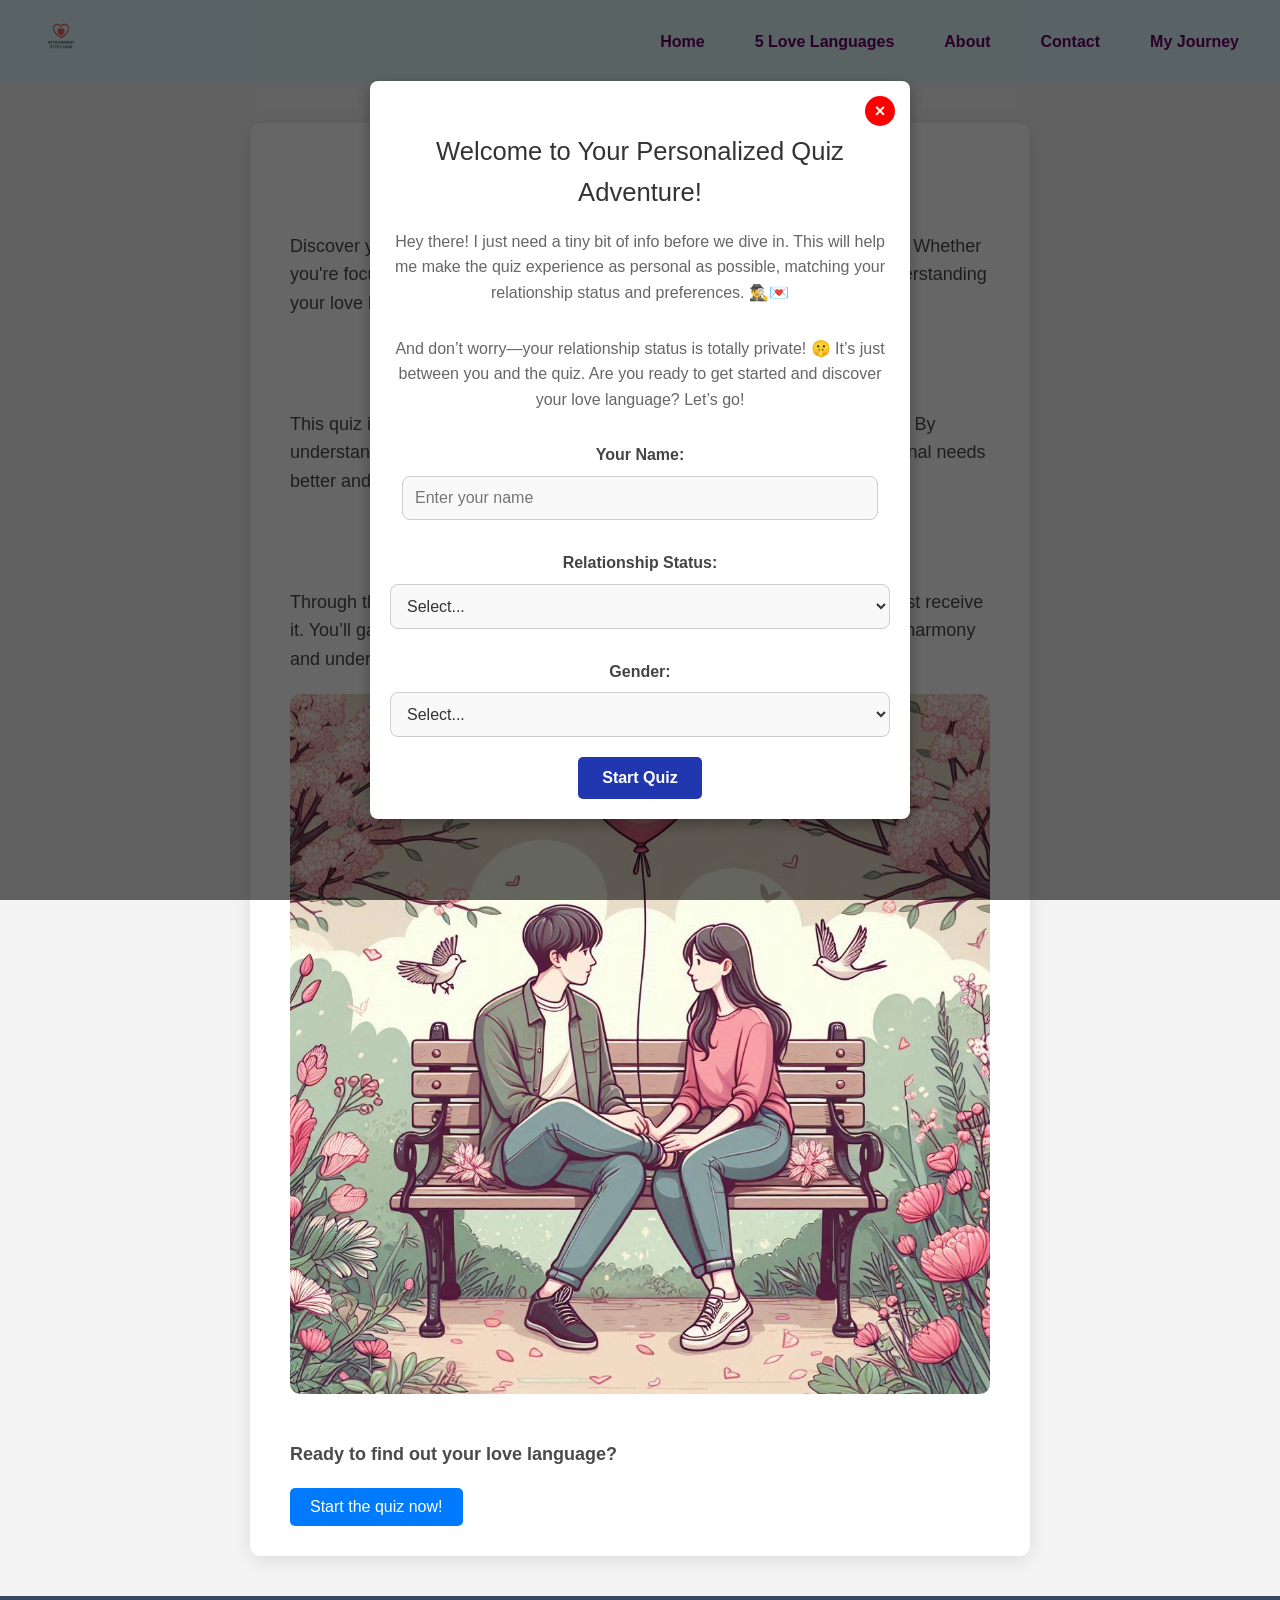
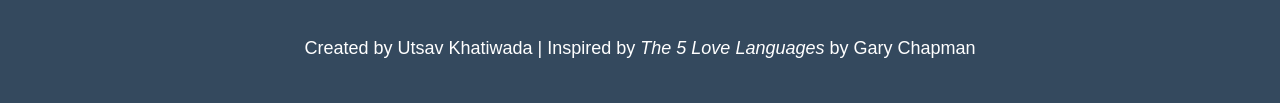
==== commit 64d7129e: "Update index.html" ====
--- a/index.html
+++ b/index.html
@@ -1,87 +1,147 @@
 <!DOCTYPE html>
 <html lang="en">
 <head>
-  <meta charset="UTF-8" />
-  <meta name="viewport" content="width=device-width, initial-scale=1.0" />
-  <title>Discover Your Attachment Style</title>
-  <link rel="stylesheet" href="style.css" />
-  <link rel="icon" type="image/png" href="logo.png" />
+    <meta charset="UTF-8">
+    <meta name="viewport" content="width=device-width, initial-scale=1.0">
+    <title>Home - 5 Love Languages Quiz</title>
+    <link rel="stylesheet" href="styles.css"> <!-- Common stylesheet -->
+    <!-- Google tag (gtag.js) -->
+    <script async src="https://www.googletagmanager.com/gtag/js?id=G-50F0VFXRYX"></script>
+    <script>
+      window.dataLayer = window.dataLayer || [];
+      function gtag(){dataLayer.push(arguments);}
+      gtag('js', new Date());
+
+      gtag('config', 'G-50F0VFXRYX');
+    </script>
 </head>
 <body>
-  <script>
-    if (localStorage.getItem("theme") === "dark") {
-      document.body.classList.add("dark");
-    }
-  </script>
 
-  <header class="header">
-    <div class="logo-container">
-      <img src="logo.png" alt="Attachment Style Logo" class="logo" />
-      <h1 class="site-title">Discover Your Attachment Style</h1>
-    </div>
-    <div class="header-actions">
-      <button id="darkModeToggle" class="toggle-button" aria-label="Toggle dark mode">🌙</button>
-      <button class="hamburger" id="hamburger" aria-label="Menu">☰</button>
-    </div>
-    <nav class="nav" id="navLinks" aria-label="Main Navigation">
-      <a href="index.html" class="nav-link active">Home</a>
-      <a href="theory.html" class="nav-link">What is Attachment Theory?</a>
-      <a href="about.html" class="nav-link">Why I Created This</a>
-      <a href="privacy.html" class="nav-link">Privacy</a>
-      <a href="contact.html" class="nav-link">Contact</a>
+    <!-- Navigation Bar -->
+    <nav class="navbar">
+        <div class="nav-logo">
+            <a href="index.html">
+                <img src="logo.png" alt="Logo" style="height: 40px; width: auto; max-width: 100%;">
+            </a>
+        </div>
+        <div class="nav-links" id="navLinks">
+            <a href="index.html">Home</a>
+            <a href="love-languages.html">5 Love Languages</a>
+            <a href="about.html">About</a>
+            <a href="contact.html">Contact</a>
+            <a href="journey.html">My Journey</a>
+        </div>
+        <div class="hamburger" onclick="toggleMenu()">☰</div>
     </nav>
-  </header>
+    
+    <section class="container">
+        <h1>Welcome to the 5 Love Languages Quiz</h1>
+        <p>Discover your primary love language to improve how you connect with others. Whether you're focusing on a romantic relationship, a friendship, or a family bond, understanding your love language can unlock deeper communication and fulfillment.</p>
+    
+        <h2>Why Should You Take This Quiz?</h2>
+        <p>This quiz is more than just a fun activity—it’s a valuable tool for self-discovery. By understanding your love language, you’ll be able to communicate your emotional needs better and connect with others in ways that truly resonate.</p>
+    
+        <h2>What You’ll Learn</h2>
+        <p>Through this quiz, you’ll learn how you prefer to express love and how you best receive it. You’ll gain insights into your relationships and find new ways to bring more harmony and understanding into your interactions.</p>
+    
+        <div class="image-placeholder">
+            <img src="home page.png" alt="Love Connection">
+        </div>
+    
+        <p><b>Ready to find out your love language?</b></p>
+        
+        <!-- Start Quiz Button -->
+        <button class="quiz-button" onclick="openPrompt()">Start the quiz now!</button>
 
-  <main class="main">
-    <section class="hero fade-in homepage-hero">
-      <h2 class="hero-heading">🧭 Understand Your Emotional Blueprint</h2>
-      <p class="hero-subtext">
-        Discover how you connect, communicate, and navigate emotional bonds.<br />
-        This quiz reveals your attachment style — offering insights to help you build more secure, fulfilling relationships.
-      </p>
+        <!-- Prompt Modal -->
+        <div id="promptModal" class="modal">
+            <div class="modal-content">
+                <!-- Close Button -->
+                <span class="modal-close" onclick="closeModal()">×</span>
 
-      <blockquote class="hero-quote">
-        “Understanding your own and your partner’s attachment style can transform your relationship.
-        In a world where separation often feels easier than connection, learning how we attach helps us see
-        that love isn’t about finding someone new — it’s about showing up, understanding, and growing with the one we’re with.”
-      </blockquote>
-
-      <a href="quiz.html" class="cta-button" aria-label="Start the quiz now">Start the Quiz</a>
-      <p class="quiz-length-hint">🕒 Takes 5–7 minutes. 43 questions. 3 short sections. Built for clarity, not clickbait.</p>
-
-        <!-- Insert this inside <main class="main">, after the hero section -->
-    <section class="story-preview fade-in">
-      <h3 class="section-title">📖 The Personal Journey Behind This Project</h3>
-      <p class="story-text">
-        This site wasn’t made for trends or clicks — it was made from lived experience. If you’ve ever wondered why you love the way you do, or why certain patterns keep repeating, you’re not alone. I built this as a map — to find clarity, healing, and connection.
-      </p>
-      <a href="about.html" class="cta-button secondary">Read My Story →</a>
-</section>
+                <h2 id="welcomeMessage">Welcome to Your Personalized Quiz Adventure!</h2>
+<p>Hey there! I just need a tiny bit of info before we dive in. This will help me make the quiz experience as personal as possible, matching your relationship status and preferences. 🕵️‍♂️💌</p>
+<p>And don’t worry—your relationship status is totally private! 🤫 It’s just between you and the quiz. Are you ready to get started and discover your love language? Let’s go!</p>
 
 
+                <form id="userForm">
+                    <label for="userName">Your Name:</label>
+                    <input type="text" id="userName" placeholder="Enter your name" required>
+
+                    <label for="relationshipStatus">Relationship Status:</label>
+                    <select id="relationshipStatus" required>
+                        <option value="">Select...</option>
+                        <option value="single">Single</option>
+                        <option value="married">Married/Committed</option>
+                        <option value="separated">Separated/Divorced</option>
+                    </select>
+
+                    <label for="gender">Gender:</label>
+                    <select id="gender" required>
+                        <option value="">Select...</option>
+                        <option value="male">Male</option>
+                        <option value="female">Female</option>
+                    </select>
+
+                    <button type="button" class="modal-btn" onclick="redirectToQuiz()">Start Quiz</button>
+                </form>
+            </div>
+        </div>
     </section>
-  </main>
+    <footer>
+        <p>Created by Utsav Khatiwada | Inspired by <i>The 5 Love Languages</i> by Gary Chapman</p>
+    </footer>
 
-  <footer class="footer">
-    © 2025 Discover Your Attachment Style. Built by Utsav Khatiwada for seekers of emotional clarity.  
-Inspired by the book *Attached* — because love deserves to make sense.
+    <script>
+        function toggleMenu() {
+    const navLinks = document.getElementById("navLinks");
+    navLinks.classList.toggle("show");
+        }
+        
+        function redirectToQuiz() {
+            const userNameInput = document.getElementById("userName").value.trim();
+            const relationshipStatus = document.getElementById("relationshipStatus").value;
+            const gender = document.getElementById("gender").value;
+        
+            // Validate that all fields are filled
+            if (!userNameInput || !relationshipStatus || !gender) {
+                alert("Please enter your name, relationship status, and gender before starting the quiz.");
+                return;
+            }
+        
+            // Store the user's name in localStorage
+            localStorage.setItem("userName", userNameInput);
+        
+            // Redirect based on selections
+            if (relationshipStatus === "single" || relationshipStatus === "separated") {
+                window.location.href = "quiz.html";
+            } else if (relationshipStatus === "married" && gender === "male") {
+                window.location.href = "love-language-for-him.html";
+            } else if (relationshipStatus === "married" && gender === "female") {
+                window.location.href = "love-language-for-her.html";
+            }
+        
+            // Close the modal after redirection
+            closeModal();
+        }
+        
+        // Function to open the prompt modal
+        function openPrompt() {
+            document.getElementById('promptModal').style.display = 'flex'; // 'flex' centers the modal
+        }
 
-  </footer>
-
-  <script>
-    const toggle = document.getElementById("darkModeToggle");
-    toggle.textContent = document.body.classList.contains("dark") ? "🌞" : "🌙";
-
-    toggle.addEventListener("click", () => {
-      document.body.classList.toggle("dark");
-      const theme = document.body.classList.contains("dark") ? "dark" : "light";
-      localStorage.setItem("theme", theme);
-      toggle.textContent = theme === "dark" ? "🌞" : "🌙";
-    });
-
-    document.getElementById("hamburger").addEventListener("click", () => {
-      document.getElementById("navLinks").classList.toggle("open");
-    });
-  </script>
+        // Close modal function
+        function closeModal() {
+            document.getElementById('promptModal').style.display = 'none';
+        }
+        
+        // Close modal when clicking outside of it
+        window.onclick = function(event) {
+            const modal = document.getElementById('promptModal');
+            if (event.target === modal) {
+                closeModal();
+            }
+        };
+    </script>
 </body>
 </html>
--- a/styles.css
+++ b/styles.css
@@ -0,0 +1,701 @@
+/* General Styles */
+body {
+    font-family: 'Arial', sans-serif;
+    background-color: #f4f4f4; /* Softer background color */
+    color: #333333;
+    margin: 0;
+    padding: 0;
+    line-height: 1.6;
+}
+
+/* Container */
+.container {
+    max-width: 700px; /* Slightly wider for better readability */
+    margin: 40px auto;
+    padding: 30px 40px; /* Increased padding for a more spacious feel */
+    background-color: #ffffff;
+    border-radius: 10px;
+    box-shadow: 0 4px 20px rgba(0, 0, 0, 0.1); /* Enhanced shadow for a cleaner look */
+}
+
+/* Headings */
+h1, h2 {
+    text-align: center;  /* Center the h1 element */
+    color: #4A4A4A; /* Neutral dark gray for headings */
+    margin-bottom: 20px; /* Increased margin for better spacing */
+}
+
+h2 {
+    font-size: 26px; /* Slightly larger font size for better emphasis */
+    margin-top: 30px;
+}
+
+h3 {
+    color: #666666; /* Light gray for subheadings */
+    margin-top: 20px;
+}
+
+/* Instructions and Reminder Sections */
+.quiz-instructions, .reminder, .faq {
+    background-color: #e9ecef; /* Light gray background */
+    border-radius: 10px; /* Rounded corners */
+    padding: 20px; /* Spacing inside the cards */
+    margin-bottom: 20px; /* Space between sections */
+    box-shadow: 0 2px 10px rgba(0, 0, 0, 0.1); /* Subtle shadow */
+}
+
+.reminder h3 {
+    color: #dc3545; /* Red for emphasis on privacy */
+    font-weight: bold; /* Make the heading bold */
+}
+
+.reminder p {
+    font-weight: bold; /* Highlight privacy message */
+}
+
+/* Paragraphs */
+p {
+    font-size: 18px; /* Increased font size for better readability */
+    margin-bottom: 20px; /* Increased margin for better spacing */
+    color: #4A4A4A;
+}
+
+/* Lists */
+ul {
+    margin-left: 25px; /* Increased left margin for lists */
+    margin-bottom: 20px;
+}
+
+ul li {
+    margin-bottom: 12px; /* Increased margin between list items */
+    color: #333333;
+}
+
+/* Navigation */
+nav {
+    background-color: #34495e; /* Darker, neutral color for nav */
+    padding: 20px; /* Increased padding for a more spacious look */
+    text-align: center;
+}
+
+nav a {
+    color: #ecf0f1; /* Light color for better contrast */
+    margin: 0 15px;
+    text-decoration: none;
+    font-weight: bold;
+    padding: 8px 15px; /* Increased padding for better touch targets */
+    border-radius: 5px;
+    transition: background-color 0.3s ease; /* Smooth transition */
+}
+
+nav a:hover {
+    background-color: #455a64; /* Subtle hover effect */
+}
+
+/* Buttons */
+.btn {
+    background-color: #5a9bd4; /* Softer blue for buttons */
+    color: white;
+    padding: 12px 25px; /* Increased padding for a more spacious feel */
+    border: none;
+    cursor: pointer;
+    border-radius: 5px;
+    transition: background-color 0.3s ease;
+    font-size: 16px;
+    margin-top: 15px; /* Increased margin for better spacing */
+    display: inline-block;
+}
+
+.btn:hover {
+    background-color: #4a8dc4; /* Darker blue for hover */
+}
+
+.reset-btn {
+    background-color: #bdc3c7; /* Neutral gray for reset */
+}
+
+.reset-btn:hover {
+    background-color: #c3c3c3; /* Lighter gray on hover */
+}
+
+/* Image Placeholder */
+.image-placeholder img {
+    width: 100%;
+    height: auto;
+    margin-bottom: 20px;
+    border-radius: 10px;
+    object-fit: cover;
+}
+
+/* Footer */
+footer {
+    background-color: #34495e;
+    color: white !important; /* Force white text */
+    padding: 20px 0; /* Increased padding for a more spacious footer */
+    text-align: center;
+    width: 100%;
+    margin-top: 40px;
+}
+
+footer p {
+    color: white !important; /* Ensure footer text is white */
+}
+
+/* Feedback Section */
+.feedback-container {
+    background-color: #f9f9f9;
+    border-radius: 10px;
+    padding: 25px; /* Increased padding for more space */
+    box-shadow: 0 4px 15px rgba(0, 0, 0, 0.1);
+    margin-top: 30px;
+}
+
+.feedback-container h3 {
+    color: #4A4A4A; /* Changed to a neutral dark gray */
+}
+
+.feedback-container textarea {
+    width: 100%;
+    padding: 15px; /* Consistent padding */
+    border: 1px solid #bdc3c7;
+    border-radius: 5px;
+    margin-top: 10px;
+    font-size: 16px;
+}
+
+/* Progress bar container styles */
+.progress-container {
+    width: 100%; /* Makes the progress container take up the full width of its parent */
+    background-color: #f5f5f5; /* A softer background color for the container */
+    border-radius: 20px; /* Rounded corners for a smoother look */
+    overflow: hidden; /* Ensures any overflow content is clipped */
+    margin-bottom: 10px; /* Adds space below the progress bar */
+}
+
+/* Progress bar styles */
+.progress-bar {
+    width: 0%; /* Initially set to 0% width, it will grow as progress is made */
+    height: 20px; /* Height of the progress bar */
+    background-color: #f78da7; /* Pinkish background to fit the love theme */
+    border-radius: 20px; /* Rounded corners for the progress bar itself */
+    transition: width 0.4s ease; /* Smooth transition effect as the width changes */
+    position: relative; /* Allows the heart icon to be positioned absolutely inside */
+}
+
+/* Add a pulsing heart at the end of the progress bar */
+.progress-bar::after {
+    content: "❤️"; /* Adds a heart symbol at the end of the bar */
+    position: absolute; /* Positioned relative to the progress bar */
+    top: -4px; /* Slightly above the progress bar to sit in a visible position */
+    right: 1px; /* Positioned near the right edge of the progress bar */
+    font-size: 15px; /* Size of the heart symbol */
+    animation: pulse 1s infinite ease-in-out; /* Makes the heart pulse continuously */
+}
+
+/* Keyframe animation for the pulsing heart effect */
+@keyframes pulse {
+    0% { transform: scale(1); } /* Normal size at the start */
+    50% { transform: scale(1.2); } /* Grows slightly in the middle of the animation */
+    100% { transform: scale(1); } /* Returns to normal size at the end */
+}
+
+
+
+/* Responsive Styles */
+@media (max-width: 600px) {
+    .container {
+        padding: 20px; /* Adjusted for smaller screens */
+    }
+
+    nav {
+        padding: 10px;
+    }
+
+    nav a {
+        display: block;
+        margin-bottom: 10px;
+    }
+
+    .btn {
+        width: 100%; /* Full-width buttons on small screens */
+    }
+}
+
+/* Contact Form Styles */
+.contact-form {
+    margin-top: 20px;
+}
+
+.contact-form .form-group {
+    margin-bottom: 20px;
+}
+
+.contact-form label {
+    display: block;
+    font-weight: bold;
+    margin-bottom: 8px;
+    color: #4A4A4A; /* Neutral dark gray for labels */
+}
+
+.contact-form input[type="text"],
+.contact-form input[type="email"],
+.contact-form textarea {
+    width: 100%;
+    padding: 15px; /* Consistent padding */
+    border: 1px solid #bdc3c7; /* Soft gray border */
+    border-radius: 5px;
+    background-color: #f9f9f9;
+    font-size: 16px;
+    transition: border-color 0.3s ease;
+}
+
+.contact-form input[type="text"]:focus,
+.contact-form input[type="email"]:focus,
+.contact-form textarea:focus {
+    border-color: #5a9bd4; /* Highlight border when focused */
+    outline: none;
+}
+
+.contact-form button {
+    background-color: #5a9bd4; /* Softer blue for buttons */
+    color: white;
+    padding: 12px 25px; /* Consistent padding */
+    border: none;
+    cursor: pointer;
+    border-radius: 5px;
+    font-size: 16px;
+    transition: background-color 0.3s ease;
+}
+
+.contact-form button:hover {
+    background-color: #4a8dc4; /* Darker blue on hover */
+}
+
+.contact-form textarea {
+    resize: vertical; /* Allow vertical resizing */
+}
+
+/* Responsive Form Adjustments */
+@media (max-width: 600px) {
+    .contact-form input[type="text"],
+    .contact-form input[type="email"],
+    .contact-form textarea {
+        padding: 10px; /* Slightly reduced padding on smaller screens */
+    }
+
+    .contact-form button {
+        width: 100%; /* Full-width button on small screens */
+    }
+}
+
+/* Quiz Title and Subtitle Styles */
+.quiz-title {
+    text-align: center; /* Center the title */
+    font-size: 36px; /* Largest font size for emphasis */
+    color: #4A4A4A; /* Neutral dark gray for the title */
+    margin-bottom: 10px; /* Space below the title */
+}
+
+.quiz-subtitle {
+    text-align: center; /* Center the subtitle */
+    font-size: 20px; /* Slightly smaller than the title */
+    color: #666666; /* Light gray for the subtitle */
+    margin-bottom: 30px; /* Space below the subtitle */
+}
+
+.quiz-button {
+    display: inline-block; /* Make it an inline block element */
+    padding: 10px 20px; /* Add some padding */
+    font-size: 16px; /* Increase font size */
+    color: white; /* Button text color */
+    background-color: #007BFF; /* Button background color */
+    border: none; /* Remove border */
+    border-radius: 5px; /* Rounded corners */
+    text-decoration: none; /* Remove underline */
+    text-align: center; /* Center text */
+}
+
+.quiz-button:hover {
+    background-color: #0056b3; /* Darker background on hover */
+}
+
+
+/* Additional CSS for Quiz for Him and Her */
+/* Styling for quiz options */
+.quiz-option {
+    display: block;
+    cursor: pointer;
+    padding: 10px;
+    border-radius: 5px;
+    transition: background-color 0.3s;
+}
+
+.quiz-option input[type="radio"] {
+    display: none; /* Hide the radio button itself */
+}
+
+.quiz-option span {
+    margin-left: 10px;
+}
+
+.quiz-option:hover, .quiz-option input[type="radio"]:checked + span {
+    background-color: #f0f0f0;
+    color: #333;
+    border: 1px solid #ccc;
+    padding: 8px;
+    border-radius: 5px;
+}
+
+.him-quiz-image {
+    max-width: 100%;
+    width: 100%; /* Adjust as needed */
+    max-width: 400px;
+    display: block;
+    margin: 0 auto 20px auto; /* Centers the image and adds bottom space */
+    border-radius: 10px;
+    object-fit: cover;
+}
+
+/* General button style for hidden buttons */
+#resetBtn, #downloadBtn, #whatsappBtn {
+    display: none;
+}
+
+/* Visible class to display buttons after quiz completion */
+.visible {
+    display: inline-block !important;
+}
+
+/* Modal styling */
+/* Modal Background */
+.modal {
+    display: none;
+    position: fixed;
+    z-index: 10;
+    left: 0;
+    top: 0;
+    width: 100%;
+    height: 100%;
+    background: rgba(0, 0, 0, 0.6); /* Dark overlay for focus */
+    display: flex;
+    align-items: center;
+    justify-content: center;
+}
+
+/* Modal Content */
+.modal-content {
+    background: #fff; /* Pure white for contrast */
+    border-radius: 14px;
+    padding: 40px;
+    width: 90%;
+    max-width: 400px;
+    box-shadow: 0 8px 30px rgba(0, 0, 0, 0.2); /* Soft shadow */
+    text-align: center;
+    font-family: 'Arial', sans-serif;
+    color: #34495e; /* Dark blue-gray for text */
+    position: relative;
+    animation: fadeIn 0.3s ease-in-out;
+}
+
+/* Animation for modal appearance */
+@keyframes fadeIn {
+    from { opacity: 0; transform: translateY(-10px); }
+    to { opacity: 1; transform: translateY(0); }
+}
+
+/* Modal Title */
+.modal-content h2 {
+    color: #333;
+    font-size: 1.6em;
+    margin-bottom: 15px;
+    font-weight: 500;
+}
+
+/* Modal Description */
+.modal-content p {
+    font-size: 1em;
+    color: #666;
+    margin-bottom: 30px;
+}
+
+/* Labels and Select Fields */
+.modal-content label {
+    display: block;
+    color: #444;
+    font-weight: bold;
+    margin-top: 10px;
+    margin-bottom: 8px;
+}
+
+.modal-content select {
+    width: 100%;
+    padding: 12px;
+    font-size: 1em;
+    border: 1px solid #ccc;
+    border-radius: 8px;
+    background: #f9f9f9;
+    color: #333;
+    margin-bottom: 20px;
+    transition: border-color 0.3s ease;
+}
+
+.modal-content select:focus {
+    border-color: #5a9bd4; /* Accent color for focus */
+    outline: none;
+}
+
+/* Style for input fields in the modal */
+.modal-content input[type="text"] {
+    width: 90%;
+    padding: 12px;
+    font-size: 1em;
+    border: 1px solid #ccc;
+    border-radius: 8px;
+    background-color: #f9f9f9;
+    color: #333;
+    margin-bottom: 20px;
+    transition: border-color 0.3s ease;
+}
+
+.modal-content input[type="text"]:focus {
+    border-color: #5a9bd4; /* Accent color to match focus styling */
+    outline: none;
+}
+
+
+
+/* Styling for the Love Languages Icons Section */
+.love-languages-icons {
+    display: flex;
+    flex-wrap: wrap;
+    gap: 20px;
+    justify-content: center;
+    text-align: center;
+    margin-top: 20px;
+}
+
+.love-language {
+    max-width: 150px;
+    text-align: center;
+}
+
+.love-language img {
+    width: 100%;
+    height: auto;
+    border-radius: 8px;
+    margin-bottom: 10px;
+    transition: transform 0.3s ease;
+}
+
+/* Hover Effect for Icons */
+.love-language img:hover {
+    transform: scale(1.05);
+}
+
+.love-language h4 {
+    font-size: 1.1em;
+    margin: 8px 0 5px;
+    color: #333;
+    font-weight: bold;
+}
+
+.love-language p {
+    font-size: 0.9em;
+    color: #555;
+    margin: 0;
+}
+
+/* Contact Form Container */
+.contact-form-container {
+    max-width: 600px;
+    margin: auto;
+    padding: 20px;
+    background: #f7f7f9;
+    border-radius: 10px;
+    box-shadow: 0 4px 12px rgba(0, 0, 0, 0.1);
+    box-sizing: border-box; /* Ensure padding doesn’t increase width */
+}
+
+/* Form Elements */
+.contact-form label {
+    font-weight: 600;
+    color: #333;
+    margin-bottom: 8px;
+    display: block;
+}
+
+.form-input,
+.form-textarea {
+    width: 100%;
+    padding: 8px;
+    margin-bottom: 10px;
+    border: 1px solid #ccc;
+    border-radius: 8px;
+    font-size: 1em;
+    color: #333;
+    background-color: #f0f2f5;
+    transition: border-color 0.3s;
+    box-shadow: 0 2px 8px rgba(0, 0, 0, 0.05);
+}
+
+.form-input:focus,
+.form-textarea:focus {
+    border-color: #5a9bd4;
+    outline: none;
+}
+
+/* Submit Button Styling */
+
+
+/* Contact Form Container */
+/* Form Elements */
+.form-input,
+.form-textarea {
+    width: 100%;
+    padding: 8px; /* Reduced padding for smaller height */
+    margin-bottom: 12px; /* Reduced spacing between fields */
+    border: 1px solid #ccc;
+    border-radius: 6px; /* Slightly smaller border radius */
+    font-size: 0.95em; /* Slightly reduced font size */
+    color: #333;
+    background-color: #f0f2f5;
+    transition: border-color 0.3s;
+    box-shadow: 0 1px 4px rgba(0, 0, 0, 0.05);
+}
+
+.form-input:focus,
+.form-textarea:focus {
+    border-color: #5a9bd4;
+    outline: none;
+}
+
+/* Submit Button Styling */
+.submit-btn {
+    padding: 10px 0; /* Reduced button height */
+    font-size: 1em; /* Adjusted font size */
+}
+
+/* Style for the close button */
+.modal-close {
+    position: absolute;
+    top: 15px;
+    right: 15px;
+    width: 30px;
+    height: 30px;
+    background-color: red;
+    color: white;
+    border-radius: 50%;
+    text-align: center;
+    font-size: 18px;
+    line-height: 30px;
+    cursor: pointer;
+    font-weight: bold;
+}
+
+/* Style for the Start Quiz button */
+.modal-btn {
+    background-color: #2137af; /* Green */
+    color: white;
+    padding: 12px 24px;
+    font-size: 16px;
+    font-weight: bold;
+    border: none;
+    border-radius: 5px;
+    cursor: pointer;
+    transition: background-color 0.3s ease, transform 0.2s ease;
+}
+
+.modal-btn:hover {
+    background-color: #45a049;
+    transform: scale(1.05);
+}
+
+/* Flexbox styling for modal alignment */
+.modal {
+    display: flex;
+    justify-content: center;
+    align-items: center;
+}
+
+.modal-content {
+    position: relative;
+    padding: 20px;
+    background-color: white;
+    border-radius: 8px;
+    box-shadow: 0 5px 15px rgba(0,0,0,0.3);
+    max-width: 500px;
+    text-align: center;
+}
+
+
+/* Navbar Styling */
+.navbar {
+    display: flex;
+    justify-content: space-between;
+    align-items: center;
+    padding: 1em;
+    background-color: #e0f7fa; /* Pastel blue background */
+    color: #660066; /* Deep purple text color */
+}
+
+.navbar a {
+    color: #660066; /* Deep purple link color */
+    text-decoration: none;
+    margin: 0 10px;
+    transition: color 0.3s ease;
+}
+
+.navbar a:hover {
+    color: #993399; /* Lighter purple on hover */
+}
+
+.nav-logo {
+    font-size: 1.5em;
+    font-weight: bold;
+}
+
+/* Links Container */
+.nav-links {
+    display: flex;
+}
+
+/* Hamburger Menu */
+.hamburger {
+    display: none;
+    font-size: 1.5em;
+    cursor: pointer;
+    color: #660066; /* Deep purple color for hamburger icon */
+}
+
+/* Responsive Menu for Smaller Screens */
+@media (max-width: 768px) {
+    .nav-links {
+        display: none;
+        flex-direction: column;
+        width: 100%;
+        position: absolute;
+        top: 60px;
+        left: 0;
+        background-color: #e0f7fa; /* Match the pastel blue background */
+        z-index: 2; /* Ensure it stays above other elements */
+    }
+
+    .nav-links a {
+        padding: 1em;
+        text-align: center;
+        width: 100%;
+        color: #660066; /* Deep purple link color */
+    }
+
+    .nav-links a:hover {
+        color: #993399; /* Lighter purple on hover for mobile view as well */
+    }
+
+    .nav-links.show {
+        display: flex;
+    }
+
+    .hamburger {
+        display: block;
+    }
+}
